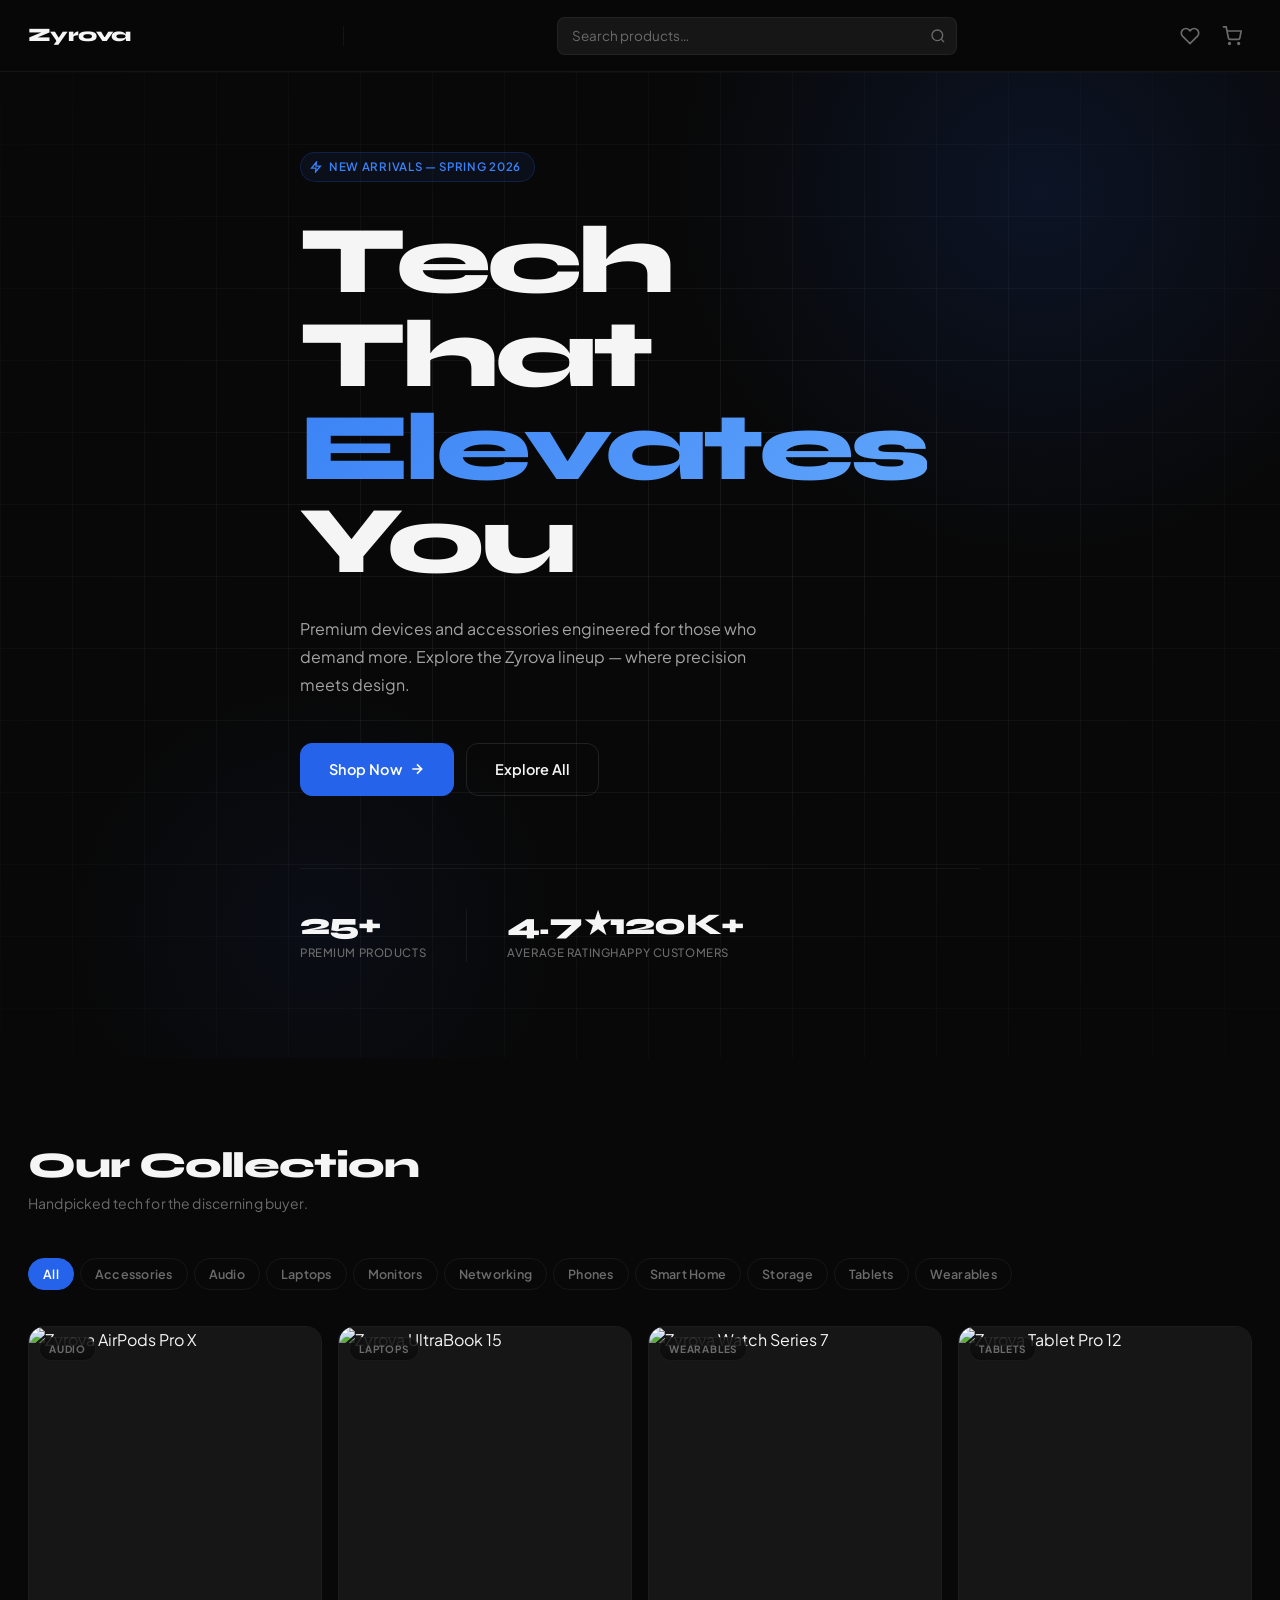
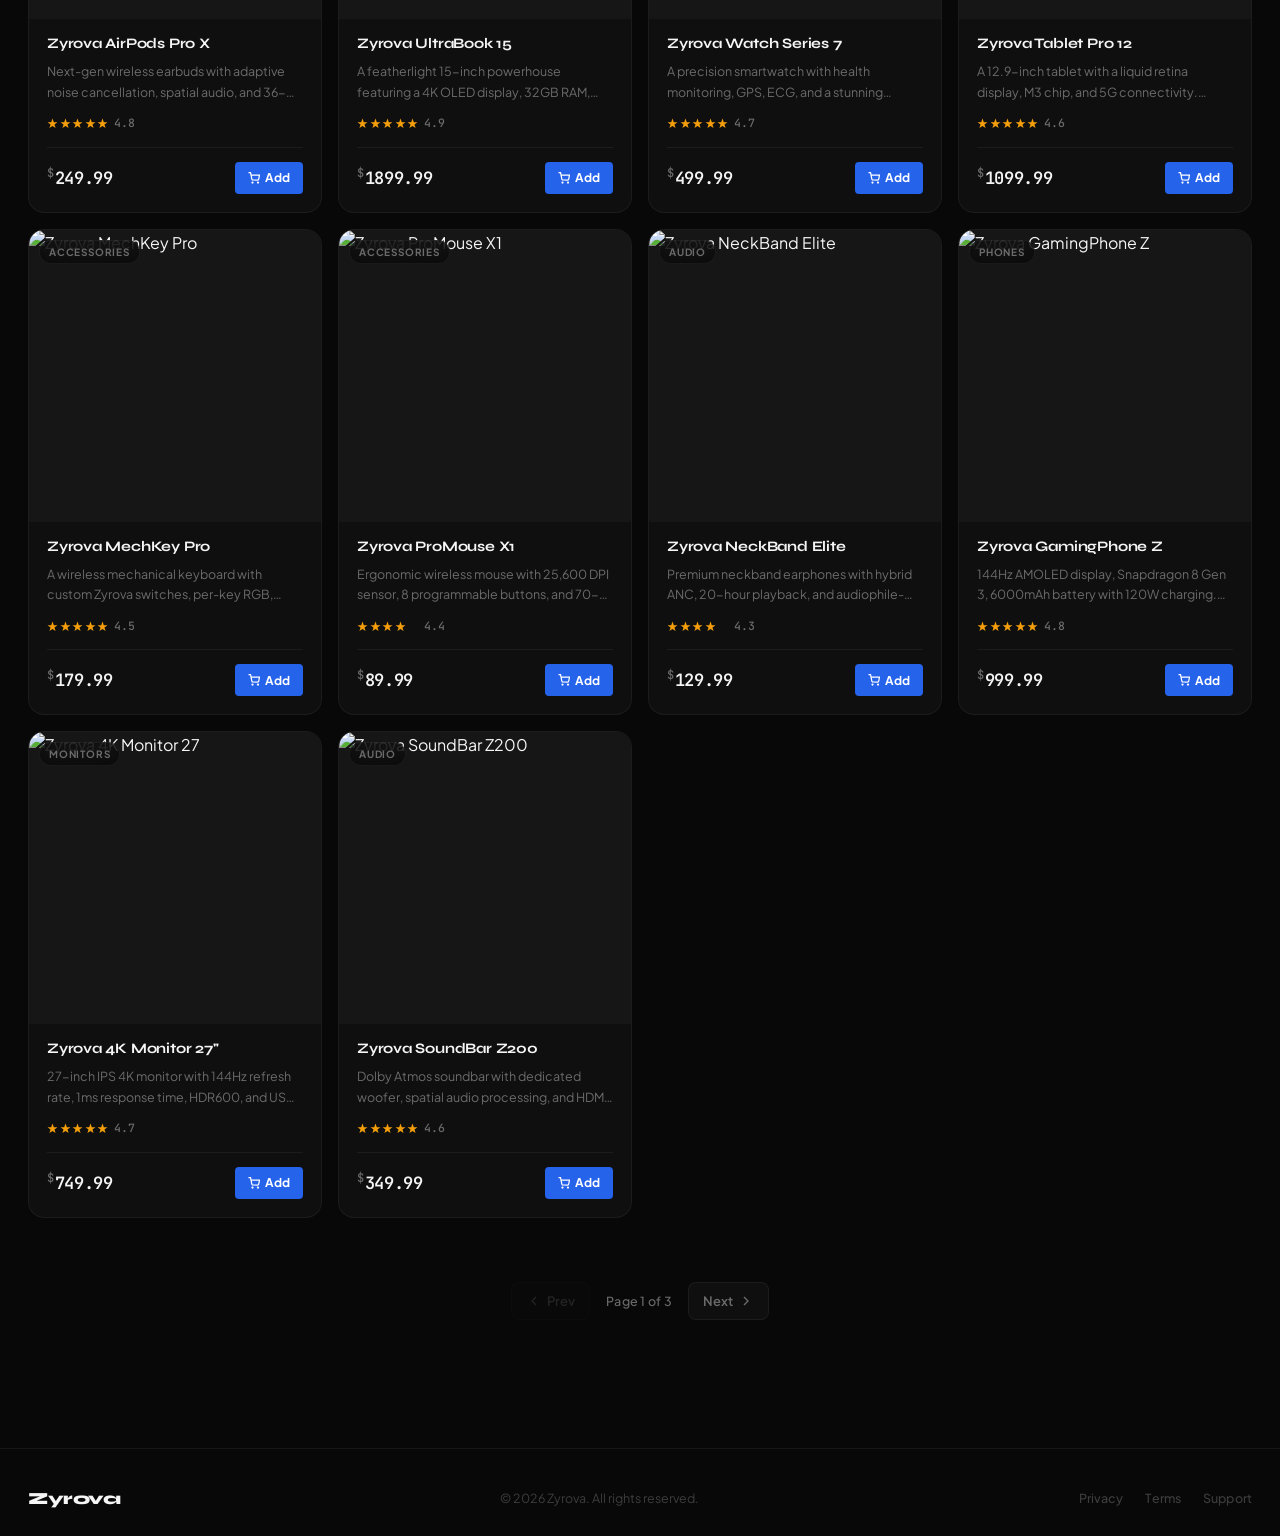
==== index.html @ 862ee41a "Add files via upload" ====
<!DOCTYPE html>
<html lang="en">
<head>
  <meta charset="UTF-8">
  <meta name="viewport" content="width=device-width, initial-scale=1.0">
  <title>Zyrova — Premium Tech Store</title>
  <meta name="description" content="Zyrova — Discover premium tech products. Laptops, Audio, Wearables, and more.">
  <link rel="stylesheet" href="style.css">
  <!-- Favicon using emoji for demo -->
  <link rel="icon" href="data:image/svg+xml,<svg xmlns='http://www.w3.org/2000/svg' viewBox='0 0 100 100'><text y='.9em' font-size='90'>⚡</text></svg>">
</head>
<body>

  <!-- ── NAVBAR ─────────────────────────────────────── -->
  <nav class="navbar" role="navigation" aria-label="Main navigation">
    <div class="container nav-inner">

      <!-- Logo -->
      <a href="index.html" class="nav-logo" aria-label="Zyrova Home">
        <img src="Brand_logo.jpg" alt="Zyrova Logo" onerror="this.style.display='none'">
        <span class="nav-logo-text">Zyrova</span>
      </a>
      <div class="nav-divider"></div>
      <!-- Search bar (desktop) -->
      <div class="nav-search" role="search">
        <input
          type="search"
          id="nav-search-input"
          placeholder="Search products…"
          aria-label="Search products"
          autocomplete="off"
        >
        <button class="nav-search-btn" aria-label="Search">
          <svg width="16" height="16" viewBox="0 0 24 24" fill="none" stroke="currentColor" stroke-width="2">
            <circle cx="11" cy="11" r="8"/><path d="M21 21l-4.35-4.35"/>
          </svg>
        </button>
      </div>

      <!-- Action icons -->
      <div class="nav-actions">
        <a href="wishlist.html" class="nav-icon-btn" aria-label="Wishlist">
          <svg width="20" height="20" viewBox="0 0 24 24" fill="none" stroke="currentColor" stroke-width="2">
            <path d="M20.84 4.61a5.5 5.5 0 0 0-7.78 0L12 5.67l-1.06-1.06a5.5 5.5 0 0 0-7.78 7.78l1.06 1.06L12 21.23l7.78-7.78 1.06-1.06a5.5 5.5 0 0 0 0-7.78z"/>
          </svg>
          <span class="nav-badge wish-badge" style="display:none">0</span>
        </a>
        <a href="cart.html" class="nav-icon-btn" aria-label="Shopping cart">
          <svg width="20" height="20" viewBox="0 0 24 24" fill="none" stroke="currentColor" stroke-width="2">
            <circle cx="9" cy="21" r="1"/><circle cx="20" cy="21" r="1"/>
            <path d="M1 1h4l2.68 13.39a2 2 0 0 0 2 1.61h9.72a2 2 0 0 0 2-1.61L23 6H6"/>
          </svg>
          <span class="nav-badge cart-badge" style="display:none">0</span>
        </a>
      </div>

    </div>
  </nav>

  <!-- ── PAGE CONTENT ───────────────────────────────── -->
  <main class="page-content">

    <!-- HERO -->
    <section class="hero" aria-label="Hero banner">
      <div class="hero-bg" aria-hidden="true">
        <div class="hero-glow"></div>
        <div class="hero-glow-2"></div>
        <div class="hero-grid"></div>
      </div>
      <div class="container hero-content">
        <div class="hero-badge">
          <svg viewBox="0 0 24 24" fill="none" stroke="currentColor" stroke-width="2.5">
            <path d="M13 2L3 14h9l-1 8 10-12h-9l1-8z"/>
          </svg>
          New Arrivals — Spring 2026
        </div>
        <h1 class="hero-title">
          Tech That<br>
          <span class="accent">Elevates</span> You
        </h1>
        <p class="hero-sub">
          Premium devices and accessories engineered for those who demand more. Explore the Zyrova lineup — where precision meets design.
        </p>
        <div class="hero-actions">
          <a href="#products-section" class="btn btn-primary btn-lg">
            Shop Now
            <svg width="16" height="16" viewBox="0 0 24 24" fill="none" stroke="currentColor" stroke-width="2.5"><path d="M5 12h14M12 5l7 7-7 7"/></svg>
          </a>
          <a href="#products-section" class="btn btn-secondary btn-lg">Explore All</a>
        </div>
        <div class="hero-stats">
          <div class="hero-stat">
            <div class="hero-stat-number">25+</div>
            <div class="hero-stat-label">Premium Products</div>
          </div>
          <div>
            <div class="hero-stat-number">4.7★</div>
            <div class="hero-stat-label">Average Rating</div>
          </div>
          <div>
            <div class="hero-stat-number">120K+</div>
            <div class="hero-stat-label">Happy Customers</div>
          </div>
        </div>
      </div>
    </section>

    <!-- PRODUCTS SECTION -->
    <section class="section" id="products-section">
      <div class="container">
        <div class="section-header">
          <div>
            <h2 class="section-title">Our Collection</h2>
            <p class="section-sub">Handpicked tech for the discerning buyer.</p>
          </div>
          <!-- Desktop search in section -->
          <div class="nav-search" style="max-width:280px;display:none" id="section-search-wrap">
            <input type="search" id="search-input" placeholder="Filter products…" autocomplete="off">
            <button class="nav-search-btn" aria-label="Search">
              <svg width="16" height="16" viewBox="0 0 24 24" fill="none" stroke="currentColor" stroke-width="2"><circle cx="11" cy="11" r="8"/><path d="M21 21l-4.35-4.35"/></svg>
            </button>
          </div>
        </div>

        <!-- Category Filter -->
        <div class="category-bar" id="category-bar" role="group" aria-label="Filter by category"></div>

        <!-- Products Grid -->
        <div class="products-grid" id="products-grid" aria-label="Products grid"></div>

        <!-- Pagination -->
        <div class="pagination" id="pagination" aria-label="Pagination"></div>
      </div>
    </section>

  </main>

  <!-- ── FOOTER ──────────────────────────────────────── -->
  <footer class="footer" role="contentinfo">
    <div class="container footer-inner">
      <div class="footer-logo">
        <img src="Brand_logo.jpg" alt="Zyrova" onerror="this.style.display='none'">
        Zyrova
      </div>
      <div class="footer-copy">© 2026 Zyrova. All rights reserved.</div>
      <nav class="footer-links" aria-label="Footer links">
        <a href="#">Privacy</a>
        <a href="#">Terms</a>
        <a href="#">Support</a>
      </nav>
    </div>
  </footer>

  <!-- Toast container -->
  <div id="toast-container" role="status" aria-live="polite"></div>

  <script src="script.js"></script>
</body>
</html>
---- style.css ----
/* ============================================================
   ZYROVA — UI Refactor v2
   Philosophy: Luxury restraint. Every element earns its place.
   Fonts: Syne (display) + Plus Jakarta Sans (body) + JetBrains Mono (numbers)
   Type scale: 10 / 11 / 12 / 13 / 14 / 16 / 18 / 22 / 28 / 36 / 48 / 72 / 96
   Spacing: 4px base unit — multiples of 4 throughout
   ============================================================ */

@import url('https://fonts.googleapis.com/css2?family=Syne:wght@500;600;700;800&family=Plus+Jakarta+Sans:wght@300;400;500;600;700&family=JetBrains+Mono:wght@400;500;600&display=swap');

/* ── Design Tokens ────────────────────────────────────────── */
:root {
  /* Surface system — 4 distinct layers */
  --bg:          #080808;
  --surface-1:   #0f0f0f;
  --surface-2:   #161616;
  --surface-3:   #1e1e1e;
  --surface-4:   #262626;

  /* Border system */
  --border-subtle:  rgba(255,255,255,0.055);
  --border-default: rgba(255,255,255,0.10);
  --border-strong:  rgba(255,255,255,0.18);

  /* Brand blue */
  --blue:         #2563EB;
  --blue-bright:  #3B82F6;
  --blue-dim:     #1D4ED8;
  --blue-glow:    rgba(37,99,235,0.20);
  --blue-tint:    rgba(37,99,235,0.08);

  /* Text hierarchy — 4 levels */
  --text-1:   #F5F5F5;   /* Primary */
  --text-2:   #A3A3A3;   /* Secondary */
  --text-3:   #6B6B6B;   /* Tertiary */
  --text-4:   #3D3D3D;   /* Disabled */

  /* Semantic */
  --gold:     #F59E0B;
  --red:      #EF4444;
  --green:    #22C55E;
  --red-tint: rgba(239,68,68,0.08);

  /* Radii */
  --r-xs:   4px;
  --r-sm:   8px;
  --r-md:   12px;
  --r-lg:   16px;
  --r-xl:   24px;
  --r-full: 999px;

  /* Motion */
  --ease:     cubic-bezier(0.4, 0, 0.2, 1);
  --ease-out: cubic-bezier(0, 0, 0.2, 1);
  --t-fast:   0.15s;
  --t-base:   0.22s;
  --t-slow:   0.35s;

  /* Layout */
  --nav-h:  72px;
  --max-w:  1320px;
  --gutter: 28px;

  /* Shadows */
  --shadow-sm:   0 1px 3px rgba(0,0,0,0.4), 0 1px 2px rgba(0,0,0,0.3);
  --shadow-md:   0 4px 16px rgba(0,0,0,0.5), 0 2px 6px rgba(0,0,0,0.35);
  --shadow-lg:   0 12px 40px rgba(0,0,0,0.6), 0 4px 12px rgba(0,0,0,0.4);
  --shadow-xl:   0 24px 64px rgba(0,0,0,0.7);
  --shadow-blue: 0 8px 32px rgba(37,99,235,0.30);
}

/* ── Reset ────────────────────────────────────────────────── */
*, *::before, *::after { box-sizing: border-box; margin: 0; padding: 0; }
html { scroll-behavior: smooth; font-size: 16px; }
body {
  font-family: 'Plus Jakarta Sans', system-ui, sans-serif;
  background: var(--bg);
  color: var(--text-1);
  line-height: 1.6;
  -webkit-font-smoothing: antialiased;
  -moz-osx-font-smoothing: grayscale;
  min-height: 100vh;
  overflow-x: hidden;
}

a { text-decoration: none; color: inherit; }
img { display: block; max-width: 100%; }
button { cursor: pointer; font-family: inherit; }
input, select, textarea { font-family: inherit; }
ul { list-style: none; }

/* ── Scrollbar ────────────────────────────────────────────── */
::-webkit-scrollbar { width: 5px; }
::-webkit-scrollbar-track { background: transparent; }
::-webkit-scrollbar-thumb { background: var(--surface-4); border-radius: var(--r-full); }
::-webkit-scrollbar-thumb:hover { background: #333; }

/* ── Typography ───────────────────────────────────────────── */
h1, h2, h3, h4, h5, h6 {
  font-family: 'Syne', sans-serif;
  font-weight: 700;
  line-height: 1.1;
  letter-spacing: -0.025em;
  color: var(--text-1);
}
.mono {
  font-family: 'JetBrains Mono', monospace;
  font-feature-settings: "tnum" 1;
}

/* ── Layout ───────────────────────────────────────────────── */
.container {
  max-width: var(--max-w);
  margin: 0 auto;
  padding: 0 var(--gutter);
}

/* ── Buttons ──────────────────────────────────────────────── */
.btn {
  display: inline-flex;
  align-items: center;
  justify-content: center;
  gap: 7px;
  padding: 11px 22px;
  border-radius: var(--r-sm);
  font-family: 'Plus Jakarta Sans', sans-serif;
  font-size: 13.5px;
  font-weight: 600;
  letter-spacing: 0.005em;
  border: 1px solid transparent;
  cursor: pointer;
  transition: all var(--t-base) var(--ease);
  white-space: nowrap;
  user-select: none;
}
.btn-primary {
  background: var(--blue);
  color: #fff;
  border-color: var(--blue);
}
.btn-primary:hover {
  background: var(--blue-bright);
  border-color: var(--blue-bright);
  transform: translateY(-1px);
  box-shadow: var(--shadow-blue);
}
.btn-primary:active { transform: translateY(0); }
.btn-secondary {
  background: transparent;
  color: var(--text-1);
  border-color: var(--border-default);
}
.btn-secondary:hover {
  background: var(--surface-2);
  border-color: var(--border-strong);
  transform: translateY(-1px);
}
.btn-secondary:active { transform: translateY(0); }
.btn-danger {
  background: var(--red-tint);
  color: var(--red);
  border-color: rgba(239,68,68,0.18);
}
.btn-danger:hover { background: rgba(239,68,68,0.14); }
.btn-lg { padding: 14px 28px; font-size: 14.5px; border-radius: var(--r-md); }
.btn-full { width: 100%; }

/* ── Navbar ───────────────────────────────────────────────── */
.navbar {
  position: fixed;
  inset: 0 0 auto 0;
  z-index: 1000;
  height: var(--nav-h);
  background: rgba(8,8,8,0.82);
  backdrop-filter: blur(24px) saturate(160%);
  -webkit-backdrop-filter: blur(24px) saturate(160%);
  border-bottom: 1px solid var(--border-subtle);
  transition: background var(--t-slow) var(--ease), border-color var(--t-slow) var(--ease);
}
.navbar.scrolled {
  background: rgba(8,8,8,0.97);
  border-bottom-color: var(--border-default);
}
.nav-inner {
  height: 100%;
  display: flex;
  align-items: center;
  justify-content: space-between;
  gap: 20px;
}

/* Logo */
.nav-logo {
  display: flex;
  align-items: center;
  gap: 9px;
  flex-shrink: 0;
  text-decoration: none;
}
.nav-logo img { height: 32px; width: auto; border-radius: 4px; }
.nav-logo-text {
  font-family: 'Syne', sans-serif;
  font-weight: 800;
  font-size: 19px;
  color: var(--text-1);
  letter-spacing: -0.03em;
}
.nav-divider {
  width: 1px;
  height: 20px;
  background: var(--border-subtle);
  flex-shrink: 0;
}

/* Search */
.nav-search {
  flex: 1;
  max-width: 400px;
  position: relative;
}
.nav-search input {
  width: 100%;
  height: 38px;
  background: var(--surface-2);
  border: 1px solid var(--border-subtle);
  color: var(--text-1);
  padding: 0 40px 0 14px;
  border-radius: var(--r-sm);
  font-size: 13.5px;
  font-weight: 400;
  transition: all var(--t-base) var(--ease);
  outline: none;
}
.nav-search input::placeholder { color: var(--text-3); }
.nav-search input:focus {
  background: var(--surface-3);
  border-color: var(--blue);
  box-shadow: 0 0 0 3px var(--blue-glow);
}
.nav-search-btn {
  position: absolute;
  right: 0;
  top: 0;
  bottom: 0;
  width: 38px;
  display: flex;
  align-items: center;
  justify-content: center;
  background: none;
  border: none;
  color: var(--text-3);
  cursor: pointer;
  transition: color var(--t-fast);
}
.nav-search-btn:hover { color: var(--text-2); }

/* Nav icons */
.nav-actions { display: flex; align-items: center; gap: 2px; }
.nav-icon-btn {
  position: relative;
  display: flex;
  align-items: center;
  justify-content: center;
  width: 40px;
  height: 40px;
  border-radius: var(--r-sm);
  background: transparent;
  border: 1px solid transparent;
  color: var(--text-3);
  transition: all var(--t-fast) var(--ease);
  text-decoration: none;
}
.nav-icon-btn:hover {
  background: var(--surface-2);
  border-color: var(--border-subtle);
  color: var(--text-1);
}
.nav-badge {
  position: absolute;
  top: 5px;
  right: 5px;
  background: var(--blue);
  color: #fff;
  font-family: 'Plus Jakarta Sans', sans-serif;
  font-size: 9px;
  font-weight: 700;
  width: 15px;
  height: 15px;
  border-radius: 50%;
  display: flex;
  align-items: center;
  justify-content: center;
  border: 1.5px solid var(--bg);
  transition: transform var(--t-fast);
}
.nav-badge.bump { animation: bump 0.28s var(--ease); }
@keyframes bump {
  0%, 100% { transform: scale(1); }
  50%       { transform: scale(1.45); }
}
.nav-menu-btn {
  display: none;
  flex-direction: column;
  gap: 4.5px;
  background: none;
  border: none;
  padding: 8px;
  cursor: pointer;
}
.nav-menu-btn span {
  display: block;
  width: 20px;
  height: 1.5px;
  background: var(--text-2);
  border-radius: 2px;
  transition: all var(--t-base);
}

/* ── Page Wrapper ─────────────────────────────────────────── */
.page-content { padding-top: var(--nav-h); }

/* ── Hero ─────────────────────────────────────────────────── */
.hero {
  position: relative;
  min-height: calc(100vh - var(--nav-h));
  display: flex;
  align-items: center;
  overflow: hidden;
}
.hero-bg {
  position: absolute;
  inset: 0;
  z-index: 0;
  pointer-events: none;
}
.hero-glow {
  position: absolute;
  width: 800px;
  height: 800px;
  background: radial-gradient(ellipse, rgba(37,99,235,0.13) 0%, transparent 65%);
  top: -280px;
  right: -160px;
  border-radius: 50%;
  animation: driftA 12s ease-in-out infinite;
}
.hero-glow-2 {
  position: absolute;
  width: 500px;
  height: 500px;
  background: radial-gradient(ellipse, rgba(37,99,235,0.06) 0%, transparent 70%);
  bottom: -120px;
  left: 5%;
  border-radius: 50%;
  animation: driftB 16s ease-in-out infinite;
}
.hero-grid {
  position: absolute;
  inset: 0;
  background-image:
    linear-gradient(var(--border-subtle) 1px, transparent 1px),
    linear-gradient(90deg, var(--border-subtle) 1px, transparent 1px);
  background-size: 72px 72px;
  mask-image: radial-gradient(ellipse 80% 80% at 50% 50%, black 20%, transparent 100%);
}
@keyframes driftA {
  0%, 100% { transform: translate(0, 0) scale(1); }
  33%       { transform: translate(-24px, 32px) scale(1.05); }
  66%       { transform: translate(16px, -16px) scale(0.97); }
}
@keyframes driftB {
  0%, 100% { transform: translate(0, 0); }
  50%       { transform: translate(32px, -24px); }
}

.hero-content {
  position: relative;
  z-index: 1;
  padding: 80px 0 96px;
  max-width: 680px;
}
.hero-badge {
  display: inline-flex;
  align-items: center;
  gap: 7px;
  padding: 5px 13px 5px 9px;
  border-radius: var(--r-full);
  background: var(--blue-tint);
  border: 1px solid rgba(37,99,235,0.22);
  color: var(--blue-bright);
  font-size: 11.5px;
  font-weight: 600;
  letter-spacing: 0.06em;
  text-transform: uppercase;
  margin-bottom: 32px;
  animation: fadeUp 0.5s var(--ease-out) both;
}
.hero-badge svg { width: 12px; height: 12px; flex-shrink: 0; }

.hero-title {
  font-size: clamp(52px, 8vw, 96px);
  font-weight: 800;
  letter-spacing: -0.04em;
  line-height: 0.97;
  color: var(--text-1);
  margin-bottom: 28px;
  animation: fadeUp 0.5s 0.08s var(--ease-out) both;
}
.hero-title .accent {
  background: linear-gradient(135deg, var(--blue-bright) 0%, #60A5FA 100%);
  -webkit-background-clip: text;
  -webkit-text-fill-color: transparent;
  background-clip: text;
}

.hero-sub {
  font-size: 16px;
  font-weight: 400;
  line-height: 1.75;
  color: var(--text-2);
  max-width: 480px;
  margin-bottom: 44px;
  animation: fadeUp 0.5s 0.16s var(--ease-out) both;
}
.hero-actions {
  display: flex;
  align-items: center;
  gap: 12px;
  flex-wrap: wrap;
  animation: fadeUp 0.5s 0.24s var(--ease-out) both;
}

.hero-stats {
  display: flex;
  gap: 0;
  margin-top: 72px;
  padding-top: 40px;
  border-top: 1px solid var(--border-subtle);
  animation: fadeUp 0.5s 0.32s var(--ease-out) both;
}
.hero-stat {
  padding-right: 40px;
  margin-right: 40px;
  border-right: 1px solid var(--border-subtle);
}
.hero-stat:last-child { border-right: none; padding-right: 0; margin-right: 0; }
.hero-stat-number {
  font-family: 'Syne', sans-serif;
  font-size: 30px;
  font-weight: 800;
  letter-spacing: -0.03em;
  color: var(--text-1);
  line-height: 1;
  margin-bottom: 5px;
}
.hero-stat-label {
  font-size: 11.5px;
  font-weight: 500;
  color: var(--text-3);
  letter-spacing: 0.05em;
  text-transform: uppercase;
}

@keyframes fadeUp {
  from { opacity: 0; transform: translateY(20px); }
  to   { opacity: 1; transform: translateY(0); }
}

/* ── Section ──────────────────────────────────────────────── */
.section { padding: 88px 0; }
.section-header {
  display: flex;
  align-items: flex-end;
  justify-content: space-between;
  margin-bottom: 44px;
  gap: 24px;
  flex-wrap: wrap;
}
.section-title {
  font-size: clamp(26px, 3vw, 36px);
  font-weight: 800;
  letter-spacing: -0.03em;
  color: var(--text-1);
}
.section-sub {
  font-size: 14px;
  font-weight: 400;
  color: var(--text-3);
  margin-top: 6px;
  letter-spacing: 0.01em;
}

/* ── Category Filter ──────────────────────────────────────── */
.category-bar {
  display: flex;
  gap: 6px;
  flex-wrap: wrap;
  margin-bottom: 36px;
}
.cat-btn {
  display: inline-flex;
  align-items: center;
  height: 32px;
  padding: 0 14px;
  border-radius: var(--r-full);
  font-family: 'Plus Jakarta Sans', sans-serif;
  font-size: 12.5px;
  font-weight: 600;
  letter-spacing: 0.02em;
  border: 1px solid var(--border-subtle);
  background: transparent;
  color: var(--text-3);
  cursor: pointer;
  transition: all var(--t-fast) var(--ease);
}
.cat-btn:hover {
  border-color: var(--border-default);
  color: var(--text-2);
  background: var(--surface-2);
}
.cat-btn.active {
  background: var(--blue);
  border-color: var(--blue);
  color: #fff;
}

/* ── Products Grid ────────────────────────────────────────── */
.products-grid {
  display: grid;
  grid-template-columns: repeat(auto-fill, minmax(268px, 1fr));
  gap: 16px;
}

/* ── Product Card ─────────────────────────────────────────── */
.product-card {
  background: var(--surface-1);
  border: 1px solid var(--border-subtle);
  border-radius: var(--r-lg);
  overflow: hidden;
  cursor: pointer;
  transition:
    border-color var(--t-base) var(--ease),
    transform    var(--t-base) var(--ease),
    box-shadow   var(--t-base) var(--ease);
  display: flex;
  flex-direction: column;
  position: relative;
  animation: cardIn 0.35s var(--ease-out) both;
}
.product-card:hover {
  border-color: var(--border-default);
  transform: translateY(-3px);
  box-shadow: var(--shadow-lg);
}
@keyframes cardIn {
  from { opacity: 0; transform: translateY(10px); }
  to   { opacity: 1; transform: translateY(0); }
}

/* Image */
.product-image-wrap {
  position: relative;
  aspect-ratio: 1 / 1;
  overflow: hidden;
  background: var(--surface-2);
}
.product-image-wrap img {
  width: 100%;
  height: 100%;
  object-fit: cover;
  transition: transform 0.55s var(--ease);
}
.product-card:hover .product-image-wrap img { transform: scale(1.05); }

/* Category tag */
.product-category-tag {
  position: absolute;
  top: 10px;
  left: 10px;
  z-index: 1;
  background: rgba(8,8,8,0.72);
  backdrop-filter: blur(10px);
  border: 1px solid var(--border-subtle);
  color: var(--text-3);
  font-size: 10px;
  font-weight: 700;
  letter-spacing: 0.08em;
  text-transform: uppercase;
  padding: 3px 9px;
  border-radius: var(--r-full);
}

/* Wishlist button */
.product-wishlist-btn {
  position: absolute;
  top: 10px;
  right: 10px;
  z-index: 1;
  width: 34px;
  height: 34px;
  border-radius: 50%;
  background: rgba(8,8,8,0.72);
  backdrop-filter: blur(10px);
  border: 1px solid var(--border-subtle);
  color: var(--text-3);
  display: flex;
  align-items: center;
  justify-content: center;
  transition: all var(--t-fast) var(--ease);
  opacity: 0;
  transform: scale(0.85);
}
.product-card:hover .product-wishlist-btn { opacity: 1; transform: scale(1); }
.product-wishlist-btn:hover {
  color: var(--red);
  border-color: rgba(239,68,68,0.3);
  background: rgba(8,8,8,0.88);
}
.product-wishlist-btn.active {
  color: var(--red);
  opacity: 1;
  transform: scale(1);
}
.product-wishlist-btn.active svg { fill: var(--red); }

/* Card body */
.product-info {
  padding: 16px 18px 18px;
  display: flex;
  flex-direction: column;
  flex: 1;
}
.product-name {
  font-family: 'Syne', sans-serif;
  font-size: 14.5px;
  font-weight: 700;
  letter-spacing: -0.015em;
  line-height: 1.3;
  color: var(--text-1);
  margin-bottom: 7px;
  transition: color var(--t-fast);
}
.product-desc {
  font-size: 12.5px;
  font-weight: 400;
  line-height: 1.65;
  color: var(--text-3);
  flex: 1;
  margin-bottom: 12px;
  display: -webkit-box;
  -webkit-line-clamp: 2;
  -webkit-box-orient: vertical;
  overflow: hidden;
}

/* Stars */
.product-rating { display: flex; align-items: center; gap: 6px; margin-bottom: 14px; }
.stars { display: flex; gap: 1.5px; }
.stars svg { width: 11px; height: 11px; }
.star-full  { fill: var(--gold); color: var(--gold); }
.star-half  { fill: var(--gold); color: var(--gold); }
.star-empty { fill: transparent; color: var(--text-4); }
.rating-value {
  font-family: 'JetBrains Mono', monospace;
  font-size: 11.5px;
  font-weight: 500;
  color: var(--text-3);
}

/* Price row */
.product-footer {
  display: flex;
  align-items: center;
  justify-content: space-between;
  gap: 10px;
  padding-top: 14px;
  border-top: 1px solid var(--border-subtle);
  margin-top: auto;
}
.product-price {
  font-family: 'JetBrains Mono', monospace;
  font-size: 17px;
  font-weight: 600;
  color: var(--text-1);
  letter-spacing: -0.02em;
}
.product-price .currency {
  font-size: 12px;
  font-weight: 500;
  color: var(--text-3);
  margin-right: 1px;
  vertical-align: super;
}

.add-to-cart-btn {
  display: inline-flex;
  align-items: center;
  justify-content: center;
  gap: 5px;
  height: 32px;
  padding: 0 13px;
  background: var(--blue);
  color: #fff;
  border: none;
  border-radius: var(--r-xs);
  font-family: 'Plus Jakarta Sans', sans-serif;
  font-size: 12px;
  font-weight: 700;
  letter-spacing: 0.01em;
  cursor: pointer;
  transition: all var(--t-fast) var(--ease);
  white-space: nowrap;
  flex-shrink: 0;
}
.add-to-cart-btn svg { width: 12px; height: 12px; }
.add-to-cart-btn:hover {
  background: var(--blue-bright);
  transform: translateY(-1px);
  box-shadow: 0 4px 12px var(--blue-glow);
}
.add-to-cart-btn:active { transform: translateY(0); }

/* ── Pagination ───────────────────────────────────────────── */
.pagination {
  display: flex;
  align-items: center;
  justify-content: center;
  gap: 6px;
  margin-top: 64px;
}
.page-btn {
  display: inline-flex;
  align-items: center;
  justify-content: center;
  gap: 5px;
  height: 38px;
  min-width: 38px;
  padding: 0 14px;
  border-radius: var(--r-sm);
  background: var(--surface-1);
  border: 1px solid var(--border-subtle);
  color: var(--text-3);
  font-family: 'Plus Jakarta Sans', sans-serif;
  font-size: 13px;
  font-weight: 600;
  cursor: pointer;
  transition: all var(--t-fast) var(--ease);
}
.page-btn:hover:not(:disabled) {
  border-color: var(--border-default);
  color: var(--text-1);
  background: var(--surface-2);
}
.page-btn.active {
  background: var(--blue);
  border-color: var(--blue);
  color: #fff;
}
.page-btn:disabled { opacity: 0.28; cursor: not-allowed; }
.page-info {
  font-size: 12.5px;
  color: var(--text-3);
  padding: 0 10px;
  font-weight: 500;
  letter-spacing: 0.02em;
}

/* ── No Results ───────────────────────────────────────────── */
.no-results {
  grid-column: 1 / -1;
  text-align: center;
  padding: 96px 24px;
  color: var(--text-3);
}
.no-results svg { width: 44px; height: 44px; margin: 0 auto 16px; opacity: 0.2; }
.no-results h3 { font-size: 18px; color: var(--text-2); margin-bottom: 6px; letter-spacing: -0.01em; }
.no-results p { font-size: 13.5px; }

/* ── Toast ────────────────────────────────────────────────── */
#toast-container {
  position: fixed;
  bottom: 24px;
  right: 24px;
  z-index: 9999;
  display: flex;
  flex-direction: column;
  gap: 8px;
}
.toast {
  background: var(--surface-3);
  border: 1px solid var(--border-default);
  color: var(--text-1);
  padding: 12px 16px;
  border-radius: var(--r-md);
  font-size: 13.5px;
  font-weight: 500;
  display: flex;
  align-items: center;
  gap: 10px;
  min-width: 240px;
  box-shadow: var(--shadow-lg);
  animation: toastIn 0.25s var(--ease-out);
}
.toast.success { border-left: 2px solid var(--green); }
.toast.error   { border-left: 2px solid var(--red); }
.toast.info    { border-left: 2px solid var(--blue); }
@keyframes toastIn {
  from { opacity: 0; transform: translateY(8px) scale(0.97); }
  to   { opacity: 1; transform: translateY(0) scale(1); }
}
@keyframes slideOut {
  to { opacity: 0; transform: translateX(16px); }
}

/* ── Page Heading ─────────────────────────────────────────── */
.page-title {
  font-size: clamp(28px, 4vw, 44px);
  font-weight: 800;
  letter-spacing: -0.03em;
  margin-bottom: 6px;
}
.page-subtitle {
  font-size: 14.5px;
  color: var(--text-3);
  margin-bottom: 52px;
  font-weight: 400;
}

/* ── Back Button ──────────────────────────────────────────── */
.back-btn {
  display: inline-flex;
  align-items: center;
  gap: 7px;
  color: var(--text-3);
  font-size: 13px;
  font-weight: 600;
  letter-spacing: 0.01em;
  margin-bottom: 44px;
  background: none;
  border: none;
  cursor: pointer;
  transition: color var(--t-fast);
  padding: 0;
}
.back-btn:hover { color: var(--text-1); }
.back-btn svg { width: 15px; height: 15px; }

/* ── Product Detail ───────────────────────────────────────── */
.product-detail { padding: 44px 0 96px; }
.detail-grid {
  display: grid;
  grid-template-columns: 1fr 1fr;
  gap: 72px;
  align-items: start;
}
.detail-image-wrap {
  position: relative;
  border-radius: var(--r-xl);
  overflow: hidden;
  aspect-ratio: 4 / 3;
  background: var(--surface-2);
  border: 1px solid var(--border-subtle);
}
.detail-image-wrap img { width: 100%; height: 100%; object-fit: cover; }

.detail-info { padding-top: 4px; }
.detail-category {
  display: inline-flex;
  align-items: center;
  height: 24px;
  padding: 0 11px;
  border-radius: var(--r-full);
  background: var(--blue-tint);
  border: 1px solid rgba(37,99,235,0.20);
  color: var(--blue-bright);
  font-size: 10.5px;
  font-weight: 700;
  letter-spacing: 0.07em;
  text-transform: uppercase;
  margin-bottom: 20px;
}
.detail-name {
  font-size: clamp(28px, 4vw, 42px);
  font-weight: 800;
  letter-spacing: -0.03em;
  line-height: 1.05;
  color: var(--text-1);
  margin-bottom: 16px;
}
.detail-rating { display: flex; align-items: center; gap: 10px; margin-bottom: 28px; }
.detail-rating-text { font-size: 13px; color: var(--text-3); font-weight: 500; }
.detail-price {
  font-family: 'JetBrains Mono', monospace;
  font-size: 40px;
  font-weight: 600;
  letter-spacing: -0.03em;
  color: var(--text-1);
  margin-bottom: 24px;
}
.detail-divider {
  height: 1px;
  background: var(--border-subtle);
  margin: 24px 0;
}
.detail-desc {
  font-size: 15px;
  font-weight: 400;
  line-height: 1.8;
  color: var(--text-2);
  margin-bottom: 36px;
}
.detail-actions { display: flex; gap: 10px; flex-wrap: wrap; }
.detail-actions .btn { flex: 1; min-width: 148px; }

/* Qty control */
.qty-control {
  display: inline-flex;
  align-items: center;
  background: var(--surface-2);
  border: 1px solid var(--border-subtle);
  border-radius: var(--r-sm);
  overflow: hidden;
  margin-bottom: 28px;
}
.qty-btn {
  width: 40px;
  height: 42px;
  background: none;
  border: none;
  color: var(--text-2);
  font-size: 18px;
  cursor: pointer;
  display: flex;
  align-items: center;
  justify-content: center;
  transition: all var(--t-fast);
}
.qty-btn:hover { background: var(--surface-3); color: var(--text-1); }
.qty-value {
  width: 44px;
  text-align: center;
  font-family: 'JetBrains Mono', monospace;
  font-size: 15px;
  font-weight: 600;
  color: var(--text-1);
  border-left: 1px solid var(--border-subtle);
  border-right: 1px solid var(--border-subtle);
  height: 42px;
  line-height: 42px;
}

/* ── Cart Page ────────────────────────────────────────────── */
.cart-page { padding: 44px 0 96px; }
.cart-layout {
  display: grid;
  grid-template-columns: 1fr 348px;
  gap: 28px;
  align-items: start;
}
.cart-items { display: flex; flex-direction: column; gap: 10px; }

.cart-item {
  display: flex;
  align-items: center;
  gap: 16px;
  background: var(--surface-1);
  border: 1px solid var(--border-subtle);
  border-radius: var(--r-md);
  padding: 14px 18px;
  transition: border-color var(--t-fast);
}
.cart-item:hover { border-color: var(--border-default); }
.cart-item-img {
  width: 76px;
  height: 76px;
  border-radius: var(--r-sm);
  object-fit: cover;
  background: var(--surface-2);
  flex-shrink: 0;
}
.cart-item-info { flex: 1; min-width: 0; }
.cart-item-name {
  font-family: 'Syne', sans-serif;
  font-size: 14.5px;
  font-weight: 700;
  letter-spacing: -0.01em;
  color: var(--text-1);
  margin-bottom: 3px;
  white-space: nowrap;
  overflow: hidden;
  text-overflow: ellipsis;
}
.cart-item-category {
  font-size: 11px;
  color: var(--text-4);
  text-transform: uppercase;
  letter-spacing: 0.07em;
  font-weight: 600;
  margin-bottom: 10px;
}
.cart-item-qty { display: flex; align-items: center; }
.cart-qty-btn {
  width: 28px;
  height: 28px;
  background: var(--surface-2);
  border: 1px solid var(--border-subtle);
  border-radius: var(--r-xs);
  color: var(--text-2);
  font-size: 15px;
  cursor: pointer;
  display: flex;
  align-items: center;
  justify-content: center;
  transition: all var(--t-fast);
}
.cart-qty-btn:hover {
  background: var(--surface-3);
  border-color: var(--border-default);
  color: var(--text-1);
}
.cart-qty-val {
  width: 34px;
  text-align: center;
  font-family: 'JetBrains Mono', monospace;
  font-size: 13px;
  font-weight: 600;
  color: var(--text-1);
}
.cart-item-price {
  font-family: 'JetBrains Mono', monospace;
  font-size: 16px;
  font-weight: 600;
  color: var(--text-1);
  letter-spacing: -0.02em;
  flex-shrink: 0;
  text-align: right;
}
.cart-remove-btn {
  width: 32px;
  height: 32px;
  flex-shrink: 0;
  display: flex;
  align-items: center;
  justify-content: center;
  border-radius: var(--r-xs);
  background: transparent;
  border: 1px solid transparent;
  color: var(--text-4);
  cursor: pointer;
  transition: all var(--t-fast);
}
.cart-remove-btn:hover {
  color: var(--red);
  border-color: rgba(239,68,68,0.22);
  background: var(--red-tint);
}

/* Cart summary */
.cart-summary {
  background: var(--surface-1);
  border: 1px solid var(--border-subtle);
  border-radius: var(--r-xl);
  padding: 28px;
  position: sticky;
  top: calc(var(--nav-h) + 20px);
}
.summary-title {
  font-family: 'Syne', sans-serif;
  font-size: 16px;
  font-weight: 700;
  letter-spacing: -0.02em;
  color: var(--text-1);
  margin-bottom: 24px;
}
.summary-row {
  display: flex;
  justify-content: space-between;
  align-items: center;
  font-size: 13.5px;
  color: var(--text-3);
  margin-bottom: 11px;
  font-weight: 500;
}
.summary-row.total {
  color: var(--text-1);
  font-size: 16px;
  font-weight: 700;
  margin-top: 18px;
  padding-top: 18px;
  border-top: 1px solid var(--border-subtle);
  margin-bottom: 22px;
  font-family: 'Syne', sans-serif;
  letter-spacing: -0.01em;
}
.summary-row.total .val {
  font-family: 'JetBrains Mono', monospace;
  font-size: 20px;
  letter-spacing: -0.03em;
}

.cart-empty {
  text-align: center;
  padding: 96px 24px;
  color: var(--text-3);
}
.cart-empty svg { width: 48px; height: 48px; margin: 0 auto 16px; opacity: 0.18; }
.cart-empty h3 { font-size: 20px; color: var(--text-2); margin-bottom: 7px; }
.cart-empty p { font-size: 14px; margin-bottom: 28px; }

/* ── Wishlist ─────────────────────────────────────────────── */
.wishlist-page { padding: 44px 0 96px; }
.wishlist-grid {
  display: grid;
  grid-template-columns: repeat(auto-fill, minmax(268px, 1fr));
  gap: 16px;
}

/* ── Checkout ─────────────────────────────────────────────── */
.checkout-page { padding: 44px 0 96px; }
.checkout-layout {
  display: grid;
  grid-template-columns: 1fr 368px;
  gap: 36px;
  align-items: start;
}
.checkout-form-section { display: flex; flex-direction: column; gap: 20px; }
.form-card {
  background: var(--surface-1);
  border: 1px solid var(--border-subtle);
  border-radius: var(--r-xl);
  padding: 28px 32px;
}
.form-card-title {
  font-family: 'Syne', sans-serif;
  font-size: 14px;
  font-weight: 700;
  letter-spacing: -0.01em;
  color: var(--text-1);
  margin-bottom: 22px;
}
.form-row { display: grid; grid-template-columns: 1fr 1fr; gap: 14px; }
.form-group { display: flex; flex-direction: column; gap: 7px; }
.form-group.full { grid-column: 1 / -1; }
.form-label {
  font-size: 11px;
  font-weight: 700;
  color: var(--text-3);
  text-transform: uppercase;
  letter-spacing: 0.07em;
}
.form-input {
  height: 44px;
  background: var(--surface-2);
  border: 1px solid var(--border-subtle);
  color: var(--text-1);
  padding: 0 14px;
  border-radius: var(--r-sm);
  font-size: 14px;
  font-weight: 400;
  outline: none;
  transition: all var(--t-fast) var(--ease);
  appearance: none;
}
.form-input:focus {
  background: var(--surface-3);
  border-color: var(--blue);
  box-shadow: 0 0 0 3px var(--blue-glow);
}
.form-input::placeholder { color: var(--text-4); }
.form-select {
  height: 44px;
  background: var(--surface-2);
  border: 1px solid var(--border-subtle);
  color: var(--text-1);
  padding: 0 14px;
  border-radius: var(--r-sm);
  font-size: 14px;
  outline: none;
  cursor: pointer;
  transition: border-color var(--t-fast);
  appearance: none;
}
.form-select:focus {
  border-color: var(--blue);
  box-shadow: 0 0 0 3px var(--blue-glow);
}
.form-select option { background: var(--surface-2); color: var(--text-1); }

/* Checkout summary */
.checkout-summary {
  background: var(--surface-1);
  border: 1px solid var(--border-subtle);
  border-radius: var(--r-xl);
  padding: 28px;
  position: sticky;
  top: calc(var(--nav-h) + 20px);
}
.checkout-items { display: flex; flex-direction: column; gap: 16px; margin-bottom: 22px; }
.checkout-item { display: flex; gap: 12px; align-items: center; }
.checkout-item img {
  width: 50px;
  height: 50px;
  border-radius: var(--r-sm);
  object-fit: cover;
  background: var(--surface-2);
  flex-shrink: 0;
  border: 1px solid var(--border-subtle);
}
.checkout-item-info { flex: 1; min-width: 0; }
.checkout-item-name {
  font-size: 13px;
  font-weight: 600;
  color: var(--text-1);
  white-space: nowrap;
  overflow: hidden;
  text-overflow: ellipsis;
  letter-spacing: -0.01em;
}
.checkout-item-qty { font-size: 11.5px; color: var(--text-3); margin-top: 2px; font-weight: 500; }
.checkout-item-price {
  font-family: 'JetBrains Mono', monospace;
  font-size: 14px;
  font-weight: 600;
  color: var(--text-1);
  letter-spacing: -0.02em;
  flex-shrink: 0;
}

/* ── Modal ────────────────────────────────────────────────── */
.modal-overlay {
  position: fixed;
  inset: 0;
  background: rgba(0,0,0,0.85);
  backdrop-filter: blur(12px);
  -webkit-backdrop-filter: blur(12px);
  z-index: 2000;
  display: flex;
  align-items: center;
  justify-content: center;
  padding: 24px;
  animation: fadeOverlay 0.25s var(--ease-out);
}
@keyframes fadeOverlay { from { opacity: 0; } to { opacity: 1; } }
.modal {
  background: var(--surface-2);
  border: 1px solid var(--border-default);
  border-radius: var(--r-xl);
  padding: 52px 44px;
  max-width: 440px;
  width: 100%;
  text-align: center;
  animation: modalIn 0.3s cubic-bezier(0.34, 1.56, 0.64, 1);
}
@keyframes modalIn {
  from { opacity: 0; transform: scale(0.92) translateY(12px); }
  to   { opacity: 1; transform: scale(1) translateY(0); }
}
.modal-icon {
  width: 68px;
  height: 68px;
  background: rgba(34,197,94,0.10);
  border: 1px solid rgba(34,197,94,0.25);
  border-radius: 50%;
  display: flex;
  align-items: center;
  justify-content: center;
  margin: 0 auto 24px;
}
.modal-icon svg { width: 28px; height: 28px; color: var(--green); }
.modal h2 { font-size: 24px; letter-spacing: -0.02em; margin-bottom: 10px; }
.modal p { color: var(--text-2); font-size: 14.5px; line-height: 1.75; margin-bottom: 32px; }

/* ── Footer ───────────────────────────────────────────────── */
.footer {
  border-top: 1px solid var(--border-subtle);
  padding: 36px 0 24px;
  margin-top: 40px;
}
.footer-inner {
  display: flex;
  align-items: center;
  justify-content: space-between;
  gap: 20px;
  flex-wrap: wrap;
}
.footer-logo {
  display: flex;
  align-items: center;
  gap: 8px;
  font-family: 'Syne', sans-serif;
  font-weight: 800;
  font-size: 17px;
  letter-spacing: -0.025em;
  color: var(--text-1);
}
.footer-logo img { height: 26px; width: auto; border-radius: 3px; }
.footer-copy { font-size: 12.5px; color: var(--text-4); font-weight: 400; }
.footer-links { display: flex; gap: 22px; }
.footer-links a {
  font-size: 12.5px;
  color: var(--text-4);
  font-weight: 500;
  transition: color var(--t-fast);
  letter-spacing: 0.01em;
}
.footer-links a:hover { color: var(--text-2); }

/* ── Loader ───────────────────────────────────────────────── */
.loader {
  display: flex;
  align-items: center;
  justify-content: center;
  padding: 96px 0;
}
.loader-spinner {
  width: 36px;
  height: 36px;
  border: 1.5px solid var(--border-subtle);
  border-top-color: var(--blue);
  border-radius: 50%;
  animation: spin 0.75s linear infinite;
}
@keyframes spin { to { transform: rotate(360deg); } }

/* ── Skeleton ─────────────────────────────────────────────── */
.skeleton {
  background: linear-gradient(90deg, var(--surface-1) 0%, var(--surface-2) 50%, var(--surface-1) 100%);
  background-size: 200% 100%;
  animation: shimmer 1.6s infinite;
  border-radius: var(--r-sm);
}
@keyframes shimmer {
  0%   { background-position: 200% 0; }
  100% { background-position: -200% 0; }
}

/* ── Responsive ───────────────────────────────────────────── */
@media (max-width: 1100px) {
  :root { --gutter: 20px; }
  .detail-grid { grid-template-columns: 1fr; gap: 40px; }
  .cart-layout { grid-template-columns: 1fr; }
  .cart-summary { position: static; }
  .checkout-layout { grid-template-columns: 1fr; }
  .checkout-summary { position: static; }
}

@media (max-width: 768px) {
  :root { --nav-h: 60px; --gutter: 16px; }
  .nav-search { display: none; }
  .nav-divider { display: none; }
  .nav-menu-btn { display: flex; }
  .hero-content { padding: 60px 0 72px; }
  .hero-stats { flex-wrap: wrap; }
  .hero-stat { padding-right: 24px; margin-right: 24px; }
  .products-grid { grid-template-columns: repeat(auto-fill, minmax(158px, 1fr)); gap: 10px; }
  .product-info { padding: 13px 14px 14px; }
  .product-name { font-size: 13px; }
  .product-price { font-size: 15px; }
  .add-to-cart-btn span { display: none; }
  .add-to-cart-btn { padding: 0 10px; }
  .section { padding: 56px 0; }
  .form-row { grid-template-columns: 1fr; }
  .cart-item { flex-wrap: wrap; }
  .footer-inner { flex-direction: column; text-align: center; }
  .footer-links { justify-content: center; }
  .form-card { padding: 22px 20px; }
}

@media (max-width: 480px) {
  .products-grid { grid-template-columns: 1fr 1fr; gap: 8px; }
  .hero-actions { flex-direction: column; }
  .hero-actions .btn { width: 100%; justify-content: center; }
  .detail-actions { flex-direction: column; }
  .detail-actions .btn { min-width: unset; }
  .modal { padding: 36px 24px; }
  .hero-stats { display: grid; grid-template-columns: 1fr 1fr; gap: 20px; }
  .hero-stat { border-right: none; padding-right: 0; margin-right: 0; }
}
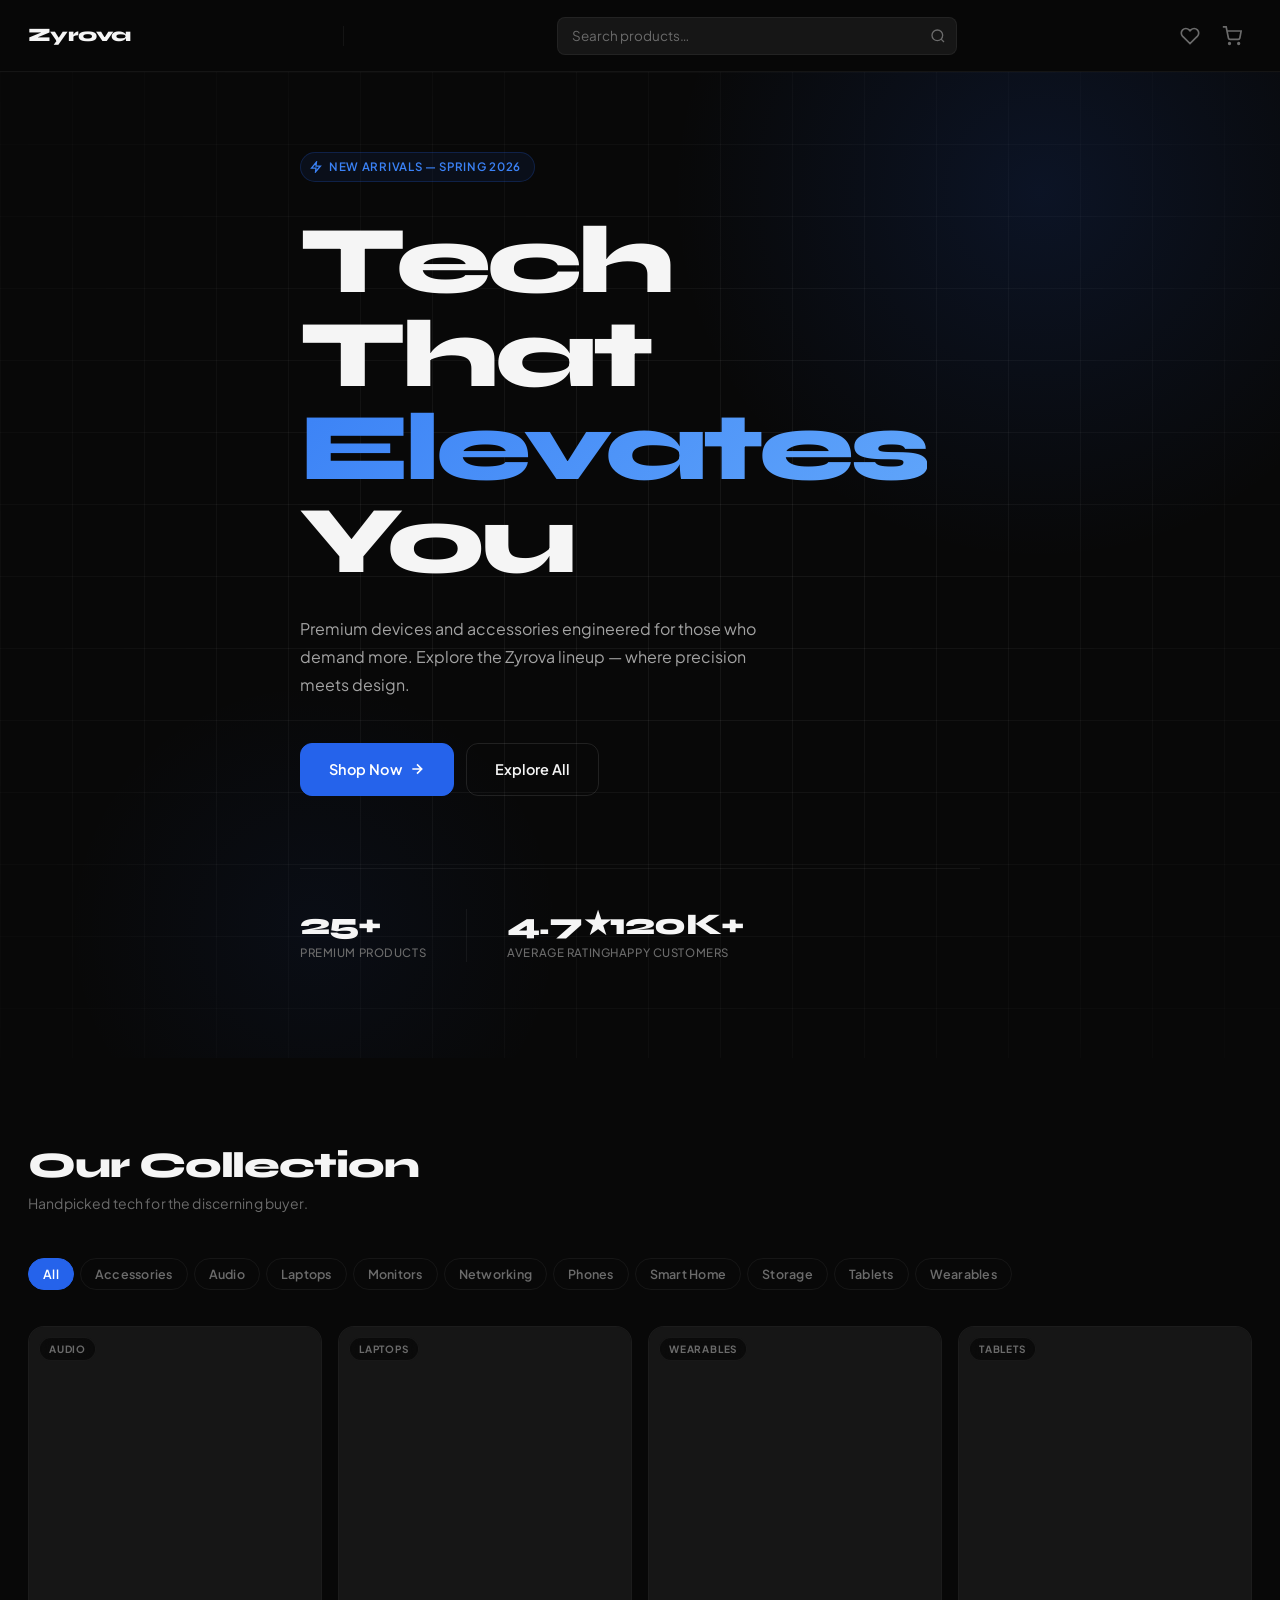
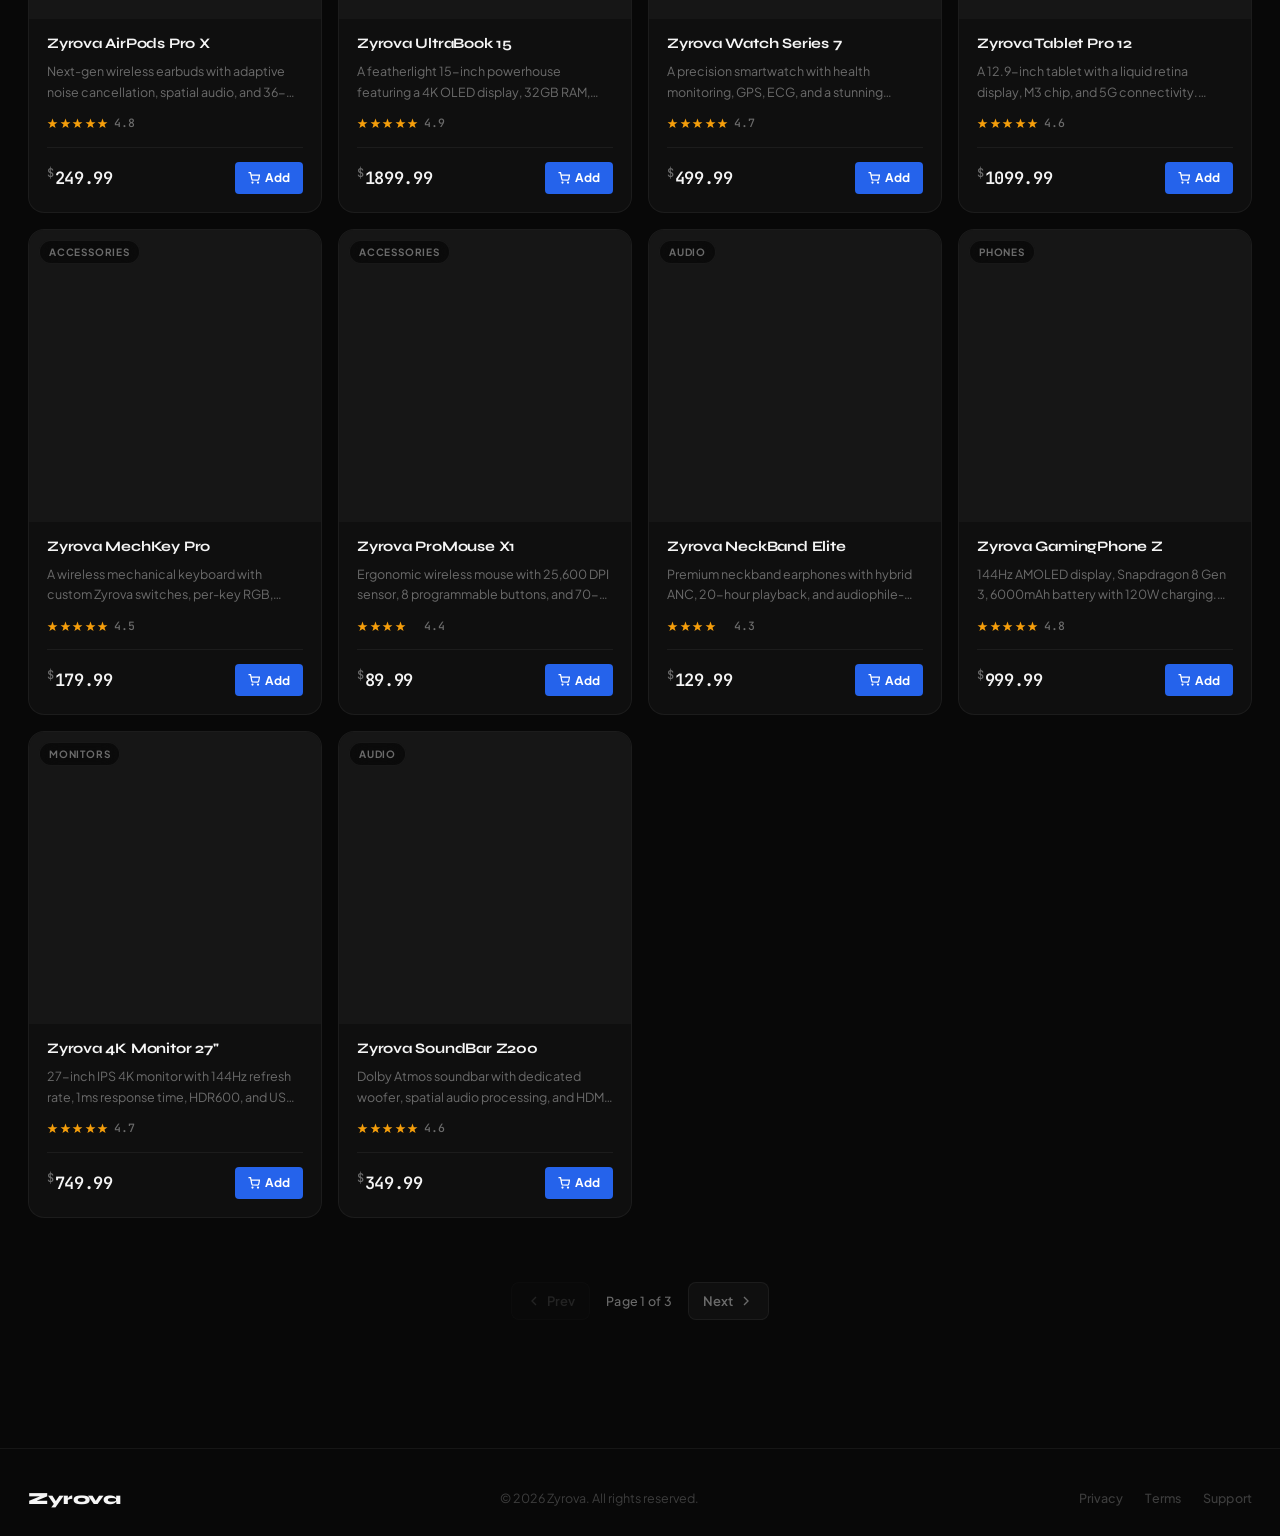
==== commit d19b445b: "Update index.html" ====
--- a/index.html
+++ b/index.html
@@ -6,22 +6,18 @@
   <title>Zyrova — Premium Tech Store</title>
   <meta name="description" content="Zyrova — Discover premium tech products. Laptops, Audio, Wearables, and more.">
   <link rel="stylesheet" href="style.css">
-  <!-- Favicon using emoji for demo -->
   <link rel="icon" href="data:image/svg+xml,<svg xmlns='http://www.w3.org/2000/svg' viewBox='0 0 100 100'><text y='.9em' font-size='90'>⚡</text></svg>">
 </head>
 <body>
 
-  <!-- ── NAVBAR ─────────────────────────────────────── -->
   <nav class="navbar" role="navigation" aria-label="Main navigation">
     <div class="container nav-inner">
 
-      <!-- Logo -->
       <a href="index.html" class="nav-logo" aria-label="Zyrova Home">
         <img src="Brand_logo.jpg" alt="Zyrova Logo" onerror="this.style.display='none'">
         <span class="nav-logo-text">Zyrova</span>
       </a>
       <div class="nav-divider"></div>
-      <!-- Search bar (desktop) -->
       <div class="nav-search" role="search">
         <input
           type="search"
@@ -37,7 +33,6 @@
         </button>
       </div>
 
-      <!-- Action icons -->
       <div class="nav-actions">
         <a href="wishlist.html" class="nav-icon-btn" aria-label="Wishlist">
           <svg width="20" height="20" viewBox="0 0 24 24" fill="none" stroke="currentColor" stroke-width="2">
@@ -57,10 +52,8 @@
     </div>
   </nav>
 
-  <!-- ── PAGE CONTENT ───────────────────────────────── -->
   <main class="page-content">
 
-    <!-- HERO -->
     <section class="hero" aria-label="Hero banner">
       <div class="hero-bg" aria-hidden="true">
         <div class="hero-glow"></div>
@@ -105,7 +98,6 @@
       </div>
     </section>
 
-    <!-- PRODUCTS SECTION -->
     <section class="section" id="products-section">
       <div class="container">
         <div class="section-header">
@@ -113,7 +105,6 @@
             <h2 class="section-title">Our Collection</h2>
             <p class="section-sub">Handpicked tech for the discerning buyer.</p>
           </div>
-          <!-- Desktop search in section -->
           <div class="nav-search" style="max-width:280px;display:none" id="section-search-wrap">
             <input type="search" id="search-input" placeholder="Filter products…" autocomplete="off">
             <button class="nav-search-btn" aria-label="Search">
@@ -122,20 +113,16 @@
           </div>
         </div>
 
-        <!-- Category Filter -->
         <div class="category-bar" id="category-bar" role="group" aria-label="Filter by category"></div>
 
-        <!-- Products Grid -->
         <div class="products-grid" id="products-grid" aria-label="Products grid"></div>
 
-        <!-- Pagination -->
         <div class="pagination" id="pagination" aria-label="Pagination"></div>
       </div>
     </section>
 
   </main>
 
-  <!-- ── FOOTER ──────────────────────────────────────── -->
   <footer class="footer" role="contentinfo">
     <div class="container footer-inner">
       <div class="footer-logo">
@@ -151,9 +138,8 @@
     </div>
   </footer>
 
-  <!-- Toast container -->
   <div id="toast-container" role="status" aria-live="polite"></div>
 
   <script src="script.js"></script>
 </body>
-</html>+</html>
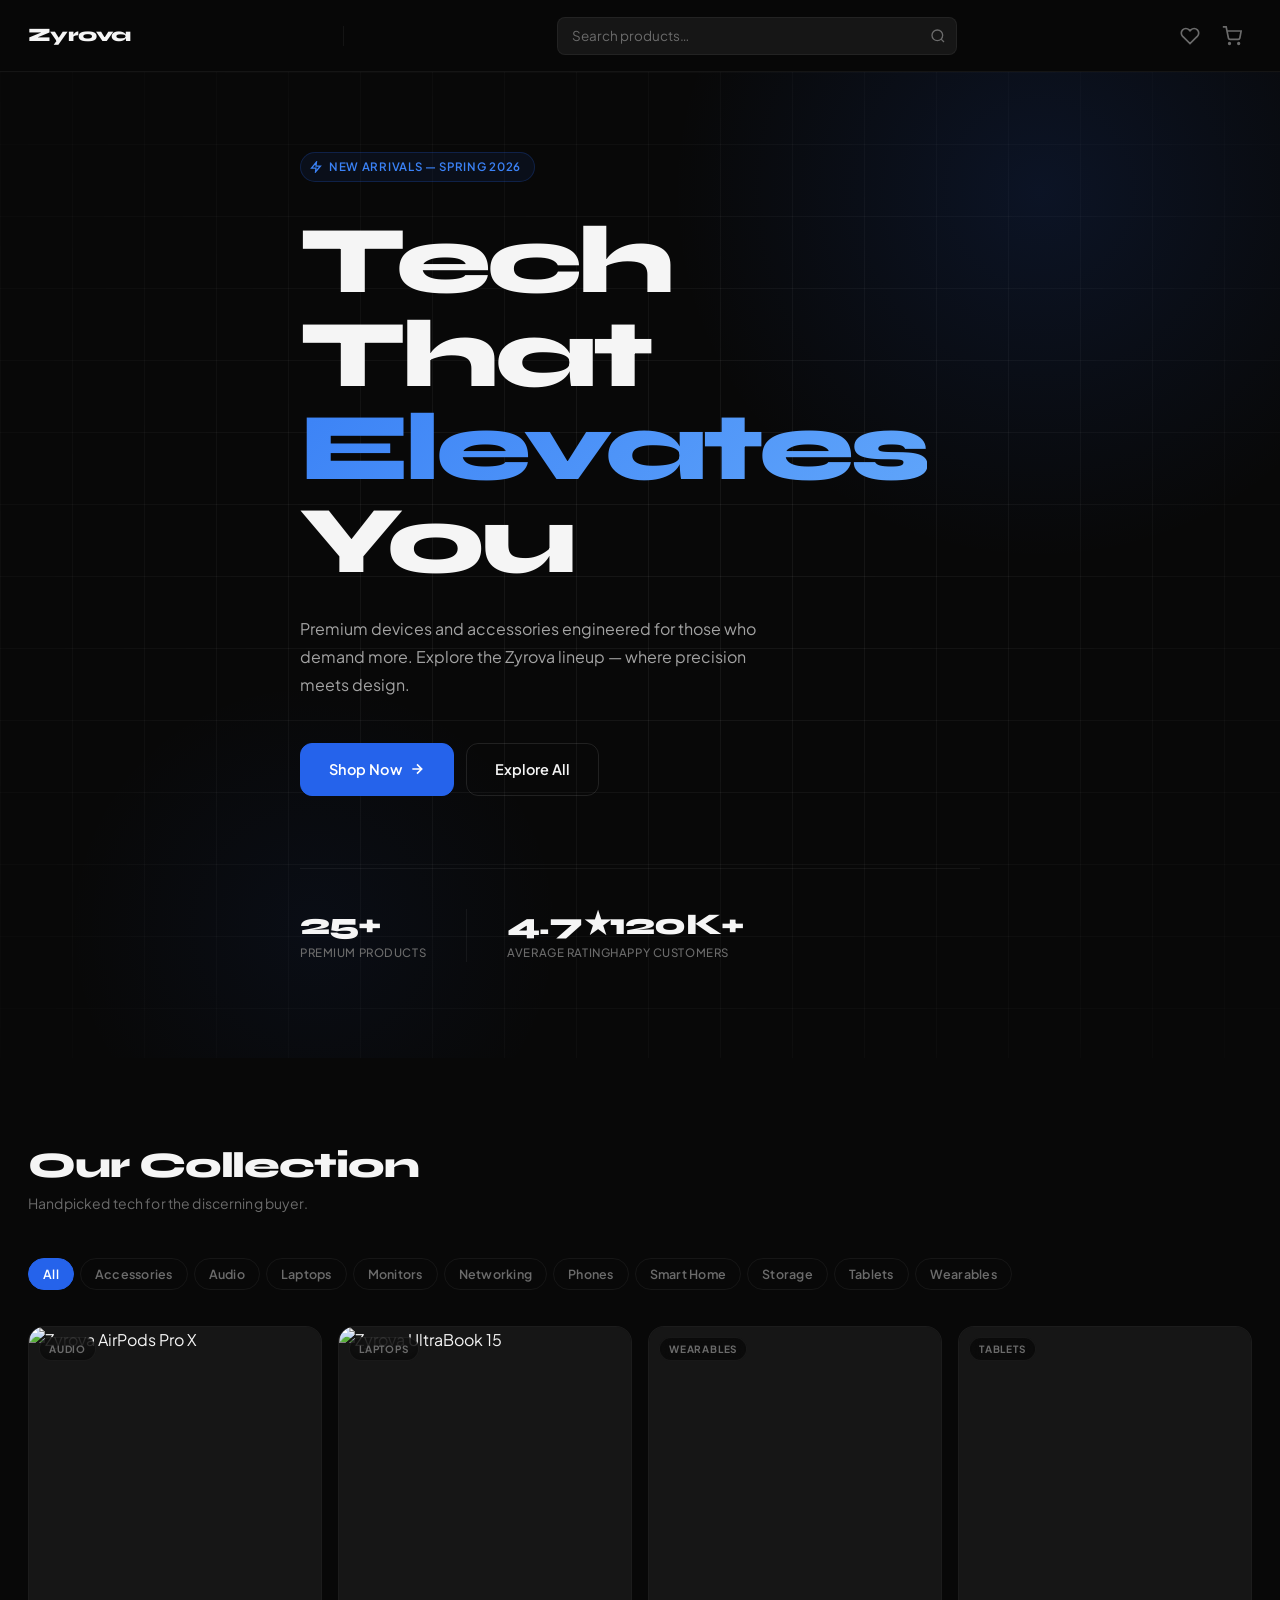
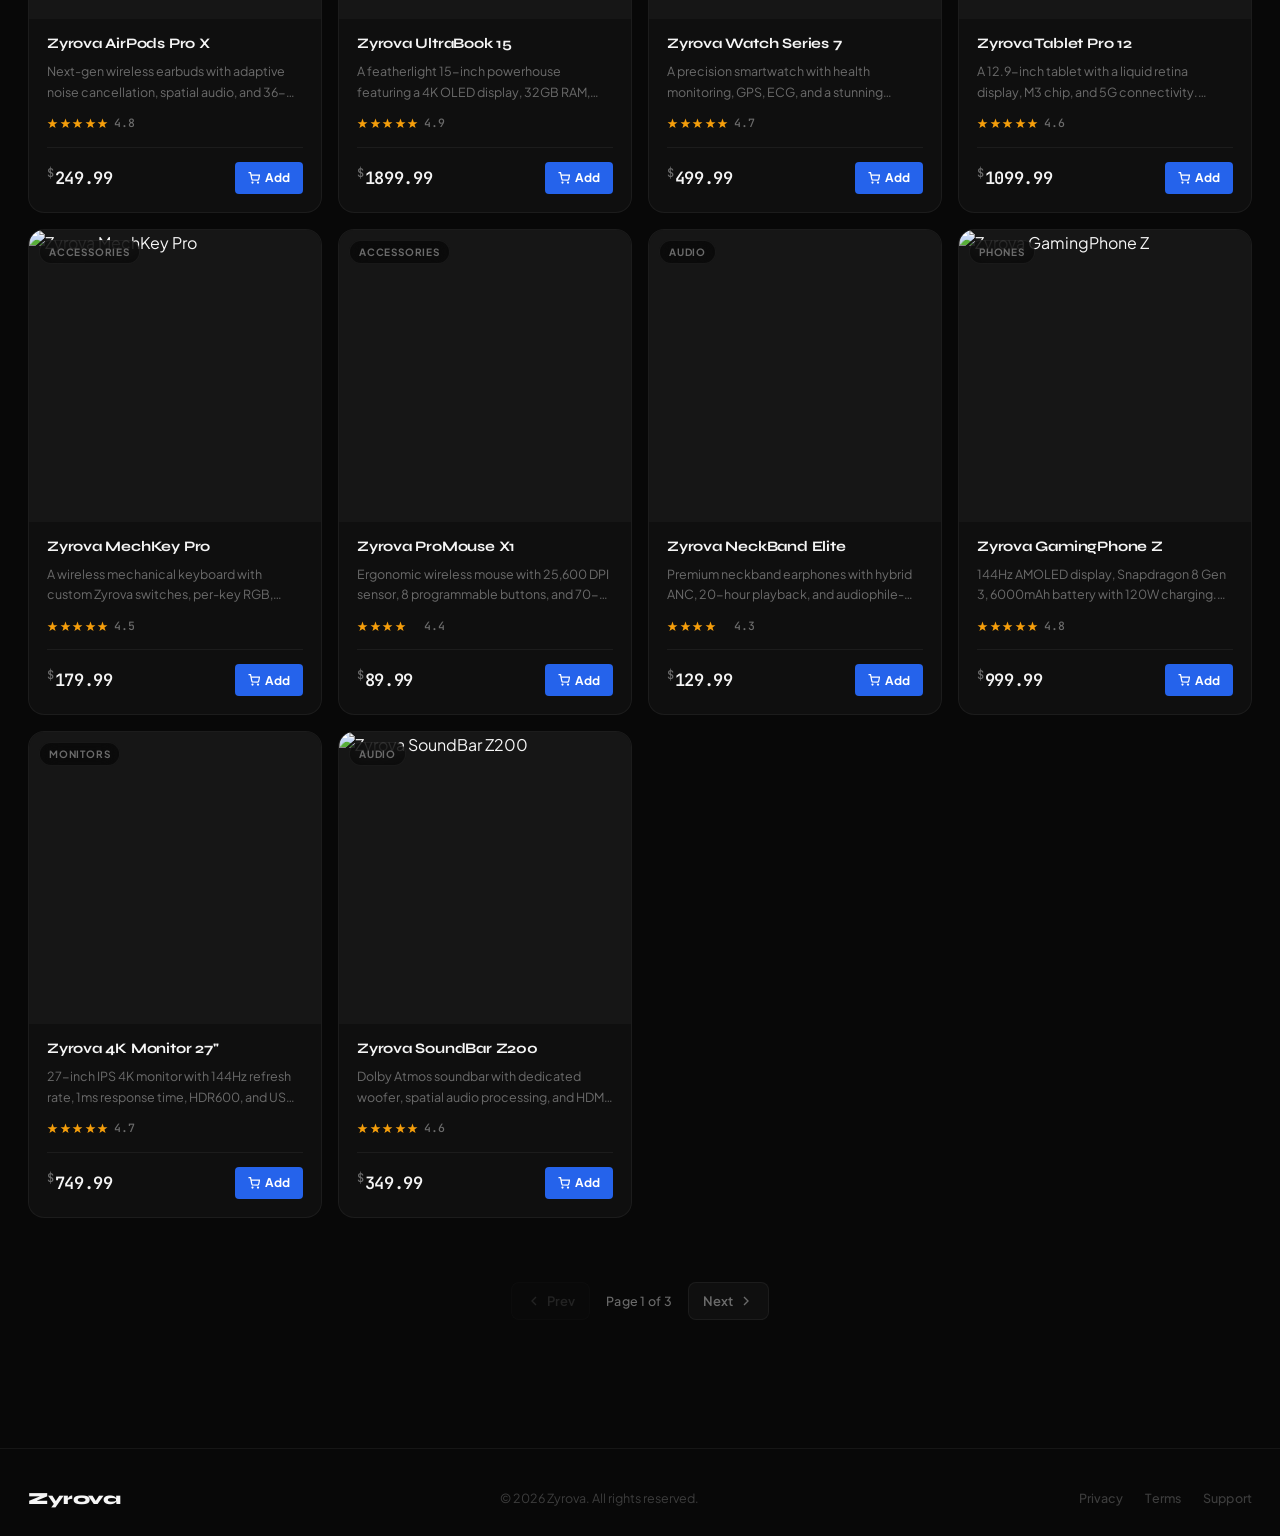
==== commit e4c27eeb: "Update index.html" ====
--- a/index.html
+++ b/index.html
@@ -6,18 +6,22 @@
   <title>Zyrova — Premium Tech Store</title>
   <meta name="description" content="Zyrova — Discover premium tech products. Laptops, Audio, Wearables, and more.">
   <link rel="stylesheet" href="style.css">
+  <!-- Favicon using emoji for demo -->
   <link rel="icon" href="data:image/svg+xml,<svg xmlns='http://www.w3.org/2000/svg' viewBox='0 0 100 100'><text y='.9em' font-size='90'>⚡</text></svg>">
 </head>
 <body>
 
+  <!-- ── NAVBAR ─────────────────────────────────────── -->
   <nav class="navbar" role="navigation" aria-label="Main navigation">
     <div class="container nav-inner">
 
+      <!-- Logo -->
       <a href="index.html" class="nav-logo" aria-label="Zyrova Home">
         <img src="Brand_logo.jpg" alt="Zyrova Logo" onerror="this.style.display='none'">
         <span class="nav-logo-text">Zyrova</span>
       </a>
       <div class="nav-divider"></div>
+      <!-- Search bar (desktop) -->
       <div class="nav-search" role="search">
         <input
           type="search"
@@ -33,6 +37,7 @@
         </button>
       </div>
 
+      <!-- Action icons -->
       <div class="nav-actions">
         <a href="wishlist.html" class="nav-icon-btn" aria-label="Wishlist">
           <svg width="20" height="20" viewBox="0 0 24 24" fill="none" stroke="currentColor" stroke-width="2">
@@ -52,8 +57,10 @@
     </div>
   </nav>
 
+  <!-- ── PAGE CONTENT ───────────────────────────────── -->
   <main class="page-content">
 
+    <!-- HERO -->
     <section class="hero" aria-label="Hero banner">
       <div class="hero-bg" aria-hidden="true">
         <div class="hero-glow"></div>
@@ -98,6 +105,7 @@
       </div>
     </section>
 
+    <!-- PRODUCTS SECTION -->
     <section class="section" id="products-section">
       <div class="container">
         <div class="section-header">
@@ -105,6 +113,7 @@
             <h2 class="section-title">Our Collection</h2>
             <p class="section-sub">Handpicked tech for the discerning buyer.</p>
           </div>
+          <!-- Desktop search in section -->
           <div class="nav-search" style="max-width:280px;display:none" id="section-search-wrap">
             <input type="search" id="search-input" placeholder="Filter products…" autocomplete="off">
             <button class="nav-search-btn" aria-label="Search">
@@ -113,16 +122,20 @@
           </div>
         </div>
 
+        <!-- Category Filter -->
         <div class="category-bar" id="category-bar" role="group" aria-label="Filter by category"></div>
 
+        <!-- Products Grid -->
         <div class="products-grid" id="products-grid" aria-label="Products grid"></div>
 
+        <!-- Pagination -->
         <div class="pagination" id="pagination" aria-label="Pagination"></div>
       </div>
     </section>
 
   </main>
 
+  <!-- ── FOOTER ──────────────────────────────────────── -->
   <footer class="footer" role="contentinfo">
     <div class="container footer-inner">
       <div class="footer-logo">
@@ -138,6 +151,7 @@
     </div>
   </footer>
 
+  <!-- Toast container -->
   <div id="toast-container" role="status" aria-live="polite"></div>
 
   <script src="script.js"></script>
--- a/style.css
+++ b/style.css
@@ -1374,4 +1374,4 @@
   .modal { padding: 36px 24px; }
   .hero-stats { display: grid; grid-template-columns: 1fr 1fr; gap: 20px; }
   .hero-stat { border-right: none; padding-right: 0; margin-right: 0; }
-}+}
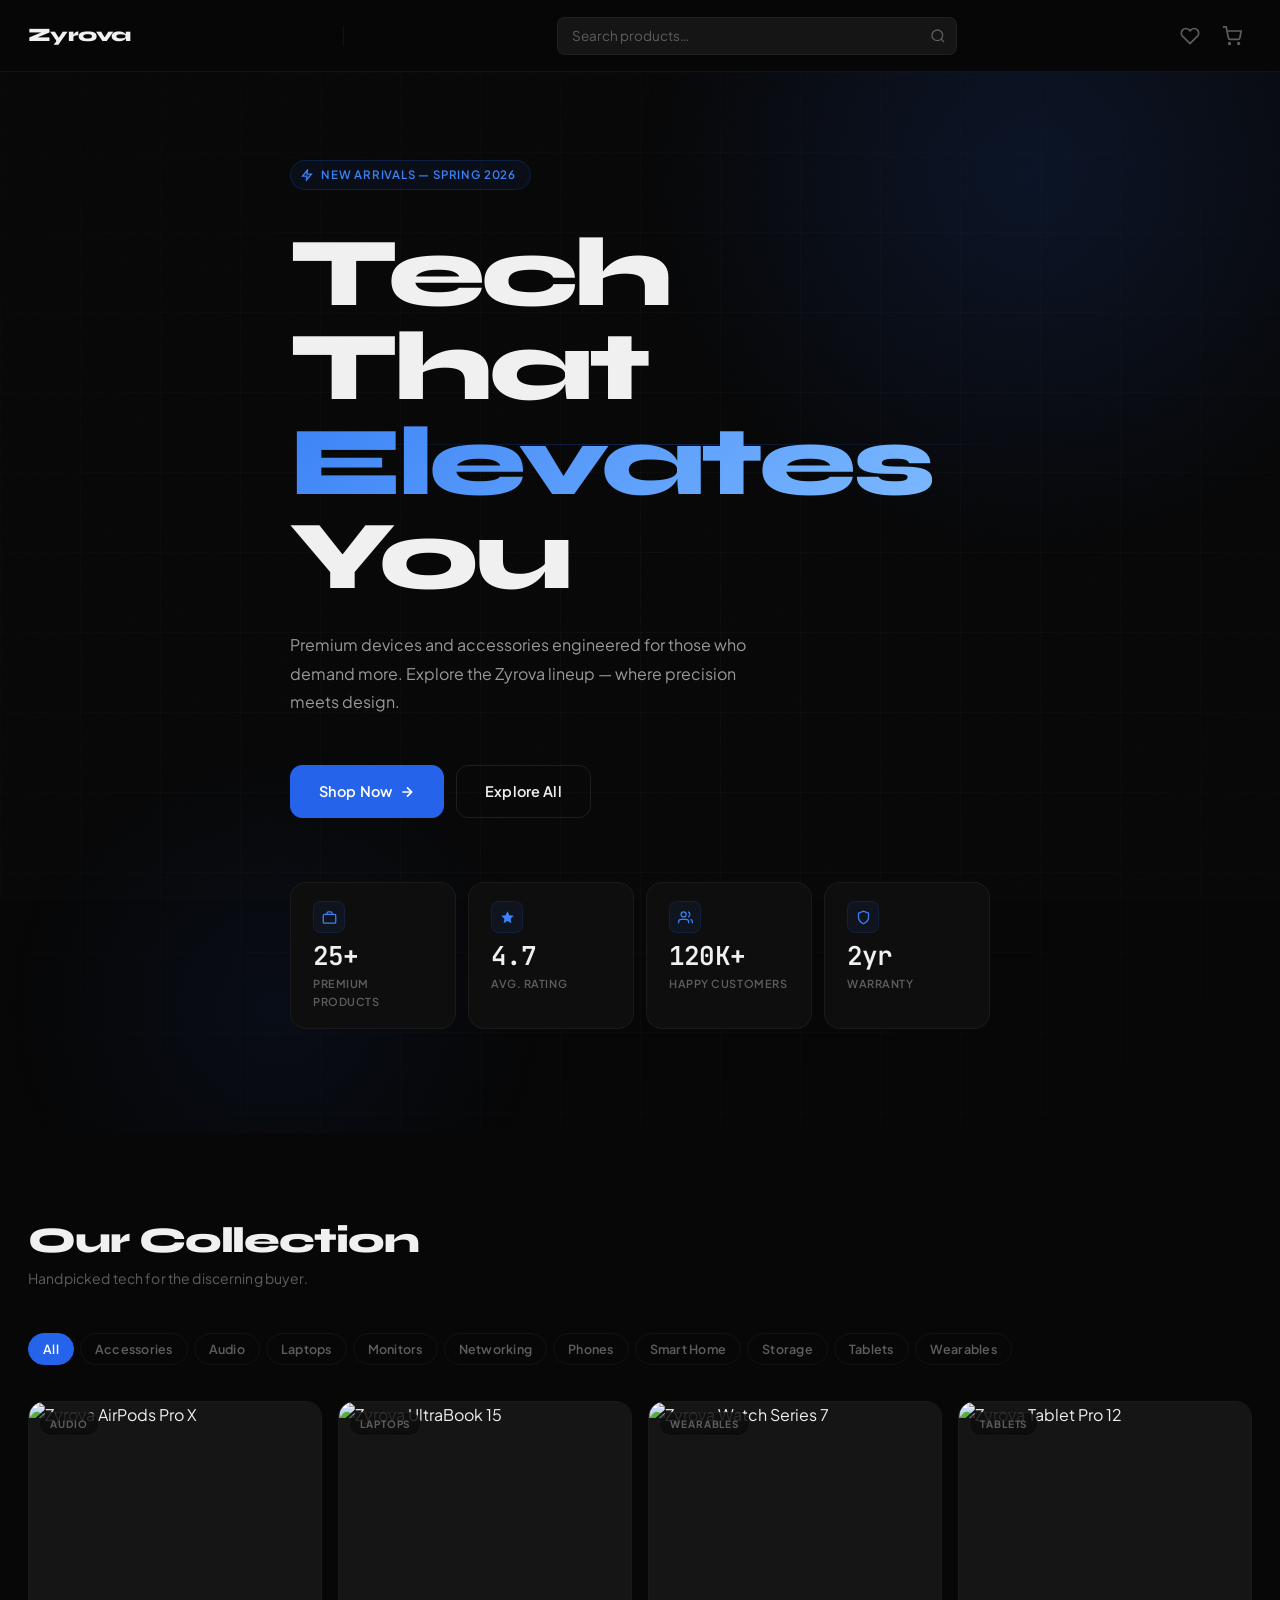
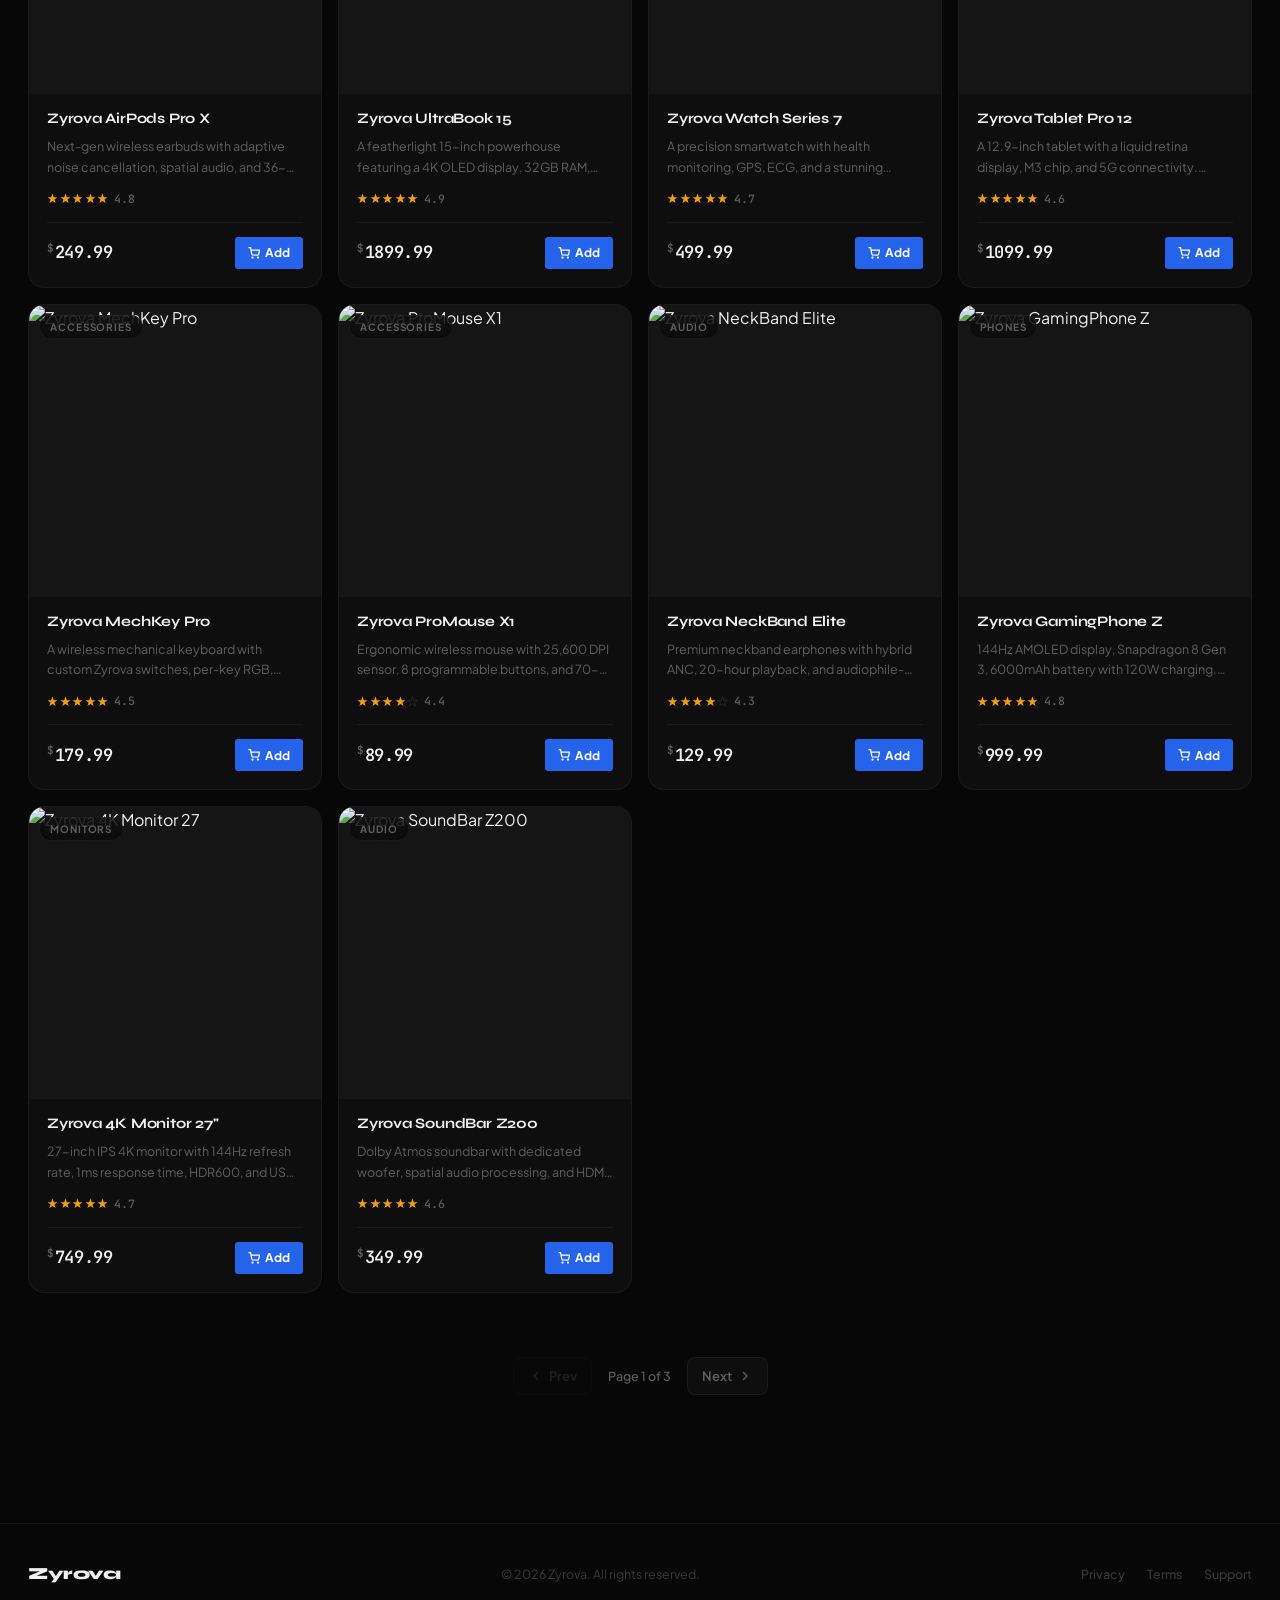
==== commit f22f0274: "Update index.html" ====
--- a/index.html
+++ b/index.html
@@ -65,6 +65,7 @@
       <div class="hero-bg" aria-hidden="true">
         <div class="hero-glow"></div>
         <div class="hero-glow-2"></div>
+        <div class="hero-streak"></div>
         <div class="hero-grid"></div>
       </div>
       <div class="container hero-content">
@@ -90,16 +91,39 @@
         </div>
         <div class="hero-stats">
           <div class="hero-stat">
+            <div class="hero-stat-icon">
+              <svg width="16" height="16" viewBox="0 0 24 24" fill="none" stroke="currentColor" stroke-width="2">
+                <rect x="2" y="7" width="20" height="14" rx="2"/><path d="M16 7V5a2 2 0 0 0-2-2h-4a2 2 0 0 0-2 2v2"/>
+              </svg>
+            </div>
             <div class="hero-stat-number">25+</div>
             <div class="hero-stat-label">Premium Products</div>
           </div>
-          <div>
-            <div class="hero-stat-number">4.7★</div>
-            <div class="hero-stat-label">Average Rating</div>
+          <div class="hero-stat">
+            <div class="hero-stat-icon">
+              <svg width="16" height="16" viewBox="0 0 24 24" fill="currentColor"><path d="M12 2l3.09 6.26L22 9.27l-5 4.87 1.18 6.86L12 17.77 5.82 21 7 14.14 2 9.27l6.91-1.01z"/></svg>
+            </div>
+            <div class="hero-stat-number">4.7</div>
+            <div class="hero-stat-label">Avg. Rating</div>
           </div>
-          <div>
+          <div class="hero-stat">
+            <div class="hero-stat-icon">
+              <svg width="16" height="16" viewBox="0 0 24 24" fill="none" stroke="currentColor" stroke-width="2">
+                <path d="M17 21v-2a4 4 0 0 0-4-4H5a4 4 0 0 0-4 4v2"/><circle cx="9" cy="7" r="4"/>
+                <path d="M23 21v-2a4 4 0 0 0-3-3.87"/><path d="M16 3.13a4 4 0 0 1 0 7.75"/>
+              </svg>
+            </div>
             <div class="hero-stat-number">120K+</div>
             <div class="hero-stat-label">Happy Customers</div>
+          </div>
+          <div class="hero-stat">
+            <div class="hero-stat-icon">
+              <svg width="16" height="16" viewBox="0 0 24 24" fill="none" stroke="currentColor" stroke-width="2">
+                <path d="M12 22s8-4 8-10V5l-8-3-8 3v7c0 6 8 10 8 10z"/>
+              </svg>
+            </div>
+            <div class="hero-stat-number">2yr</div>
+            <div class="hero-stat-label">Warranty</div>
           </div>
         </div>
       </div>
--- a/style.css
+++ b/style.css
@@ -1,87 +1,95 @@
 /* ============================================================
-   ZYROVA — UI Refactor v2
-   Philosophy: Luxury restraint. Every element earns its place.
-   Fonts: Syne (display) + Plus Jakarta Sans (body) + JetBrains Mono (numbers)
-   Type scale: 10 / 11 / 12 / 13 / 14 / 16 / 18 / 22 / 28 / 36 / 48 / 72 / 96
-   Spacing: 4px base unit — multiples of 4 throughout
+   ZYROVA — Premium Tech E-Commerce v3
+   Luxury dark theme · 4px spacing grid · 3-font system
+   Syne (display) · Plus Jakarta Sans (body) · JetBrains Mono (numbers)
    ============================================================ */
 
 @import url('https://fonts.googleapis.com/css2?family=Syne:wght@500;600;700;800&family=Plus+Jakarta+Sans:wght@300;400;500;600;700&family=JetBrains+Mono:wght@400;500;600&display=swap');
 
 /* ── Design Tokens ────────────────────────────────────────── */
 :root {
-  /* Surface system — 4 distinct layers */
-  --bg:          #080808;
-  --surface-1:   #0f0f0f;
-  --surface-2:   #161616;
-  --surface-3:   #1e1e1e;
-  --surface-4:   #262626;
-
-  /* Border system */
-  --border-subtle:  rgba(255,255,255,0.055);
-  --border-default: rgba(255,255,255,0.10);
-  --border-strong:  rgba(255,255,255,0.18);
-
-  /* Brand blue */
+  --bg:          #070707;
+  --surface-1:   #0e0e0e;
+  --surface-2:   #151515;
+  --surface-3:   #1c1c1c;
+  --surface-4:   #242424;
+
+  --border-subtle:  rgba(255,255,255,0.05);
+  --border-default: rgba(255,255,255,0.09);
+  --border-strong:  rgba(255,255,255,0.16);
+  --border-hover:   rgba(255,255,255,0.22);
+
   --blue:         #2563EB;
   --blue-bright:  #3B82F6;
   --blue-dim:     #1D4ED8;
-  --blue-glow:    rgba(37,99,235,0.20);
-  --blue-tint:    rgba(37,99,235,0.08);
-
-  /* Text hierarchy — 4 levels */
-  --text-1:   #F5F5F5;   /* Primary */
-  --text-2:   #A3A3A3;   /* Secondary */
-  --text-3:   #6B6B6B;   /* Tertiary */
-  --text-4:   #3D3D3D;   /* Disabled */
-
-  /* Semantic */
-  --gold:     #F59E0B;
-  --red:      #EF4444;
-  --green:    #22C55E;
-  --red-tint: rgba(239,68,68,0.08);
-
-  /* Radii */
-  --r-xs:   4px;
+  --blue-glow:    rgba(37,99,235,0.18);
+  --blue-glow2:   rgba(37,99,235,0.30);
+  --blue-tint:    rgba(37,99,235,0.07);
+
+  /* Text — 4 tiers */
+  --t1: #F0F0F0;
+  --t2: #999999;
+  --t3: #5E5E5E;
+  --t4: #373737;
+
+  --gold:      #F59E0B;
+  --gold-dim:  rgba(245,158,11,0.15);
+  --red:       #EF4444;
+  --green:     #22C55E;
+  --red-tint:  rgba(239,68,68,0.07);
+
+  --r-xs:   3px;
   --r-sm:   8px;
   --r-md:   12px;
   --r-lg:   16px;
-  --r-xl:   24px;
+  --r-xl:   22px;
+  --r-2xl:  32px;
   --r-full: 999px;
 
-  /* Motion */
-  --ease:     cubic-bezier(0.4, 0, 0.2, 1);
-  --ease-out: cubic-bezier(0, 0, 0.2, 1);
-  --t-fast:   0.15s;
-  --t-base:   0.22s;
-  --t-slow:   0.35s;
-
-  /* Layout */
+  --ease:       cubic-bezier(0.4, 0, 0.2, 1);
+  --ease-out:   cubic-bezier(0, 0, 0.2, 1);
+  --ease-spring: cubic-bezier(0.34, 1.56, 0.64, 1);
+  --t-fast:  0.14s;
+  --t-base:  0.22s;
+  --t-slow:  0.38s;
+
   --nav-h:  72px;
   --max-w:  1320px;
   --gutter: 28px;
 
-  /* Shadows */
-  --shadow-sm:   0 1px 3px rgba(0,0,0,0.4), 0 1px 2px rgba(0,0,0,0.3);
-  --shadow-md:   0 4px 16px rgba(0,0,0,0.5), 0 2px 6px rgba(0,0,0,0.35);
-  --shadow-lg:   0 12px 40px rgba(0,0,0,0.6), 0 4px 12px rgba(0,0,0,0.4);
-  --shadow-xl:   0 24px 64px rgba(0,0,0,0.7);
-  --shadow-blue: 0 8px 32px rgba(37,99,235,0.30);
+  --shadow-sm:   0 1px 4px rgba(0,0,0,0.45);
+  --shadow-md:   0 4px 18px rgba(0,0,0,0.55), 0 1px 4px rgba(0,0,0,0.3);
+  --shadow-lg:   0 12px 48px rgba(0,0,0,0.65), 0 4px 14px rgba(0,0,0,0.4);
+  --shadow-xl:   0 24px 80px rgba(0,0,0,0.75);
+  --shadow-blue: 0 6px 28px rgba(37,99,235,0.32);
 }
 
 /* ── Reset ────────────────────────────────────────────────── */
 *, *::before, *::after { box-sizing: border-box; margin: 0; padding: 0; }
-html { scroll-behavior: smooth; font-size: 16px; }
+html { scroll-behavior: smooth; }
 body {
-  font-family: 'Plus Jakarta Sans', system-ui, sans-serif;
+  font-family: 'Plus Jakarta Sans', sans-serif;
   background: var(--bg);
-  color: var(--text-1);
+  color: var(--t1);
   line-height: 1.6;
   -webkit-font-smoothing: antialiased;
-  -moz-osx-font-smoothing: grayscale;
   min-height: 100vh;
   overflow-x: hidden;
 }
+
+/* ── Luxury grain overlay on entire page ── */
+body::before {
+  content: '';
+  position: fixed;
+  inset: 0;
+  z-index: 0;
+  pointer-events: none;
+  opacity: 0.025;
+  background-image: url("data:image/svg+xml,%3Csvg xmlns='http://www.w3.org/2000/svg' width='300' height='300'%3E%3Cfilter id='n'%3E%3CfeTurbulence type='fractalNoise' baseFrequency='0.85' numOctaves='4' stitchTiles='stitch'/%3E%3C/filter%3E%3Crect width='300' height='300' filter='url(%23n)'/%3E%3C/svg%3E");
+}
+
+/* All page content needs z-index > 0 to sit above grain */
+.navbar, main, footer, #toast-container { position: relative; z-index: 1; }
 
 a { text-decoration: none; color: inherit; }
 img { display: block; max-width: 100%; }
@@ -93,27 +101,19 @@
 ::-webkit-scrollbar { width: 5px; }
 ::-webkit-scrollbar-track { background: transparent; }
 ::-webkit-scrollbar-thumb { background: var(--surface-4); border-radius: var(--r-full); }
-::-webkit-scrollbar-thumb:hover { background: #333; }
+::-webkit-scrollbar-thumb:hover { background: #3a3a3a; }
 
 /* ── Typography ───────────────────────────────────────────── */
-h1, h2, h3, h4, h5, h6 {
+h1,h2,h3,h4,h5 {
   font-family: 'Syne', sans-serif;
   font-weight: 700;
   line-height: 1.1;
   letter-spacing: -0.025em;
-  color: var(--text-1);
-}
-.mono {
-  font-family: 'JetBrains Mono', monospace;
-  font-feature-settings: "tnum" 1;
+  color: var(--t1);
 }
 
 /* ── Layout ───────────────────────────────────────────────── */
-.container {
-  max-width: var(--max-w);
-  margin: 0 auto;
-  padding: 0 var(--gutter);
-}
+.container { max-width: var(--max-w); margin: 0 auto; padding: 0 var(--gutter); }
 
 /* ── Buttons ──────────────────────────────────────────────── */
 .btn {
@@ -126,18 +126,14 @@
   font-family: 'Plus Jakarta Sans', sans-serif;
   font-size: 13.5px;
   font-weight: 600;
-  letter-spacing: 0.005em;
+  letter-spacing: 0.01em;
   border: 1px solid transparent;
   cursor: pointer;
   transition: all var(--t-base) var(--ease);
   white-space: nowrap;
   user-select: none;
 }
-.btn-primary {
-  background: var(--blue);
-  color: #fff;
-  border-color: var(--blue);
-}
+.btn-primary { background: var(--blue); color: #fff; border-color: var(--blue); }
 .btn-primary:hover {
   background: var(--blue-bright);
   border-color: var(--blue-bright);
@@ -145,23 +141,11 @@
   box-shadow: var(--shadow-blue);
 }
 .btn-primary:active { transform: translateY(0); }
-.btn-secondary {
-  background: transparent;
-  color: var(--text-1);
-  border-color: var(--border-default);
-}
-.btn-secondary:hover {
-  background: var(--surface-2);
-  border-color: var(--border-strong);
-  transform: translateY(-1px);
-}
+.btn-secondary { background: transparent; color: var(--t1); border-color: var(--border-default); }
+.btn-secondary:hover { background: var(--surface-2); border-color: var(--border-strong); transform: translateY(-1px); }
 .btn-secondary:active { transform: translateY(0); }
-.btn-danger {
-  background: var(--red-tint);
-  color: var(--red);
-  border-color: rgba(239,68,68,0.18);
-}
-.btn-danger:hover { background: rgba(239,68,68,0.14); }
+.btn-danger { background: var(--red-tint); color: var(--red); border-color: rgba(239,68,68,0.18); }
+.btn-danger:hover { background: rgba(239,68,68,0.12); }
 .btn-lg { padding: 14px 28px; font-size: 14.5px; border-radius: var(--r-md); }
 .btn-full { width: 100%; }
 
@@ -171,16 +155,13 @@
   inset: 0 0 auto 0;
   z-index: 1000;
   height: var(--nav-h);
-  background: rgba(8,8,8,0.82);
-  backdrop-filter: blur(24px) saturate(160%);
-  -webkit-backdrop-filter: blur(24px) saturate(160%);
+  background: rgba(7,7,7,0.78);
+  backdrop-filter: blur(28px) saturate(180%);
+  -webkit-backdrop-filter: blur(28px) saturate(180%);
   border-bottom: 1px solid var(--border-subtle);
   transition: background var(--t-slow) var(--ease), border-color var(--t-slow) var(--ease);
 }
-.navbar.scrolled {
-  background: rgba(8,8,8,0.97);
-  border-bottom-color: var(--border-default);
-}
+.navbar.scrolled { background: rgba(7,7,7,0.97); border-bottom-color: var(--border-default); }
 .nav-inner {
   height: 100%;
   display: flex;
@@ -188,133 +169,59 @@
   justify-content: space-between;
   gap: 20px;
 }
-
-/* Logo */
-.nav-logo {
-  display: flex;
-  align-items: center;
-  gap: 9px;
-  flex-shrink: 0;
-  text-decoration: none;
-}
-.nav-logo img { height: 32px; width: auto; border-radius: 4px; }
+.nav-logo { display: flex; align-items: center; gap: 9px; flex-shrink: 0; }
+.nav-logo img { height: 32px; border-radius: 4px; }
 .nav-logo-text {
   font-family: 'Syne', sans-serif;
   font-weight: 800;
   font-size: 19px;
-  color: var(--text-1);
+  color: var(--t1);
   letter-spacing: -0.03em;
 }
-.nav-divider {
-  width: 1px;
-  height: 20px;
-  background: var(--border-subtle);
-  flex-shrink: 0;
-}
-
-/* Search */
-.nav-search {
-  flex: 1;
-  max-width: 400px;
-  position: relative;
-}
+.nav-divider { width: 1px; height: 20px; background: var(--border-subtle); flex-shrink: 0; }
+.nav-search { flex: 1; max-width: 400px; position: relative; }
 .nav-search input {
   width: 100%;
   height: 38px;
   background: var(--surface-2);
   border: 1px solid var(--border-subtle);
-  color: var(--text-1);
+  color: var(--t1);
   padding: 0 40px 0 14px;
   border-radius: var(--r-sm);
   font-size: 13.5px;
-  font-weight: 400;
+  outline: none;
   transition: all var(--t-base) var(--ease);
-  outline: none;
-}
-.nav-search input::placeholder { color: var(--text-3); }
-.nav-search input:focus {
-  background: var(--surface-3);
-  border-color: var(--blue);
-  box-shadow: 0 0 0 3px var(--blue-glow);
-}
+}
+.nav-search input::placeholder { color: var(--t3); }
+.nav-search input:focus { background: var(--surface-3); border-color: var(--blue); box-shadow: 0 0 0 3px var(--blue-glow); }
 .nav-search-btn {
-  position: absolute;
-  right: 0;
-  top: 0;
-  bottom: 0;
-  width: 38px;
-  display: flex;
-  align-items: center;
-  justify-content: center;
-  background: none;
-  border: none;
-  color: var(--text-3);
-  cursor: pointer;
-  transition: color var(--t-fast);
-}
-.nav-search-btn:hover { color: var(--text-2); }
-
-/* Nav icons */
+  position: absolute; right: 0; top: 0; bottom: 0; width: 38px;
+  display: flex; align-items: center; justify-content: center;
+  background: none; border: none; color: var(--t3); cursor: pointer; transition: color var(--t-fast);
+}
+.nav-search-btn:hover { color: var(--t2); }
 .nav-actions { display: flex; align-items: center; gap: 2px; }
 .nav-icon-btn {
   position: relative;
-  display: flex;
-  align-items: center;
-  justify-content: center;
-  width: 40px;
-  height: 40px;
+  display: flex; align-items: center; justify-content: center;
+  width: 40px; height: 40px;
   border-radius: var(--r-sm);
-  background: transparent;
-  border: 1px solid transparent;
-  color: var(--text-3);
-  transition: all var(--t-fast) var(--ease);
-  text-decoration: none;
-}
-.nav-icon-btn:hover {
-  background: var(--surface-2);
-  border-color: var(--border-subtle);
-  color: var(--text-1);
-}
+  background: transparent; border: 1px solid transparent;
+  color: var(--t3); transition: all var(--t-fast) var(--ease); text-decoration: none;
+}
+.nav-icon-btn:hover { background: var(--surface-2); border-color: var(--border-subtle); color: var(--t1); }
 .nav-badge {
-  position: absolute;
-  top: 5px;
-  right: 5px;
-  background: var(--blue);
-  color: #fff;
-  font-family: 'Plus Jakarta Sans', sans-serif;
-  font-size: 9px;
-  font-weight: 700;
-  width: 15px;
-  height: 15px;
-  border-radius: 50%;
-  display: flex;
-  align-items: center;
-  justify-content: center;
-  border: 1.5px solid var(--bg);
-  transition: transform var(--t-fast);
+  position: absolute; top: 5px; right: 5px;
+  background: var(--blue); color: #fff;
+  font-size: 9px; font-weight: 700;
+  width: 15px; height: 15px;
+  border-radius: 50%; display: flex; align-items: center; justify-content: center;
+  border: 1.5px solid var(--bg); transition: transform var(--t-fast);
 }
 .nav-badge.bump { animation: bump 0.28s var(--ease); }
-@keyframes bump {
-  0%, 100% { transform: scale(1); }
-  50%       { transform: scale(1.45); }
-}
-.nav-menu-btn {
-  display: none;
-  flex-direction: column;
-  gap: 4.5px;
-  background: none;
-  border: none;
-  padding: 8px;
-  cursor: pointer;
-}
-.nav-menu-btn span {
-  display: block;
-  width: 20px;
-  height: 1.5px;
-  background: var(--text-2);
-  border-radius: 2px;
-  transition: all var(--t-base);
-}
+@keyframes bump { 0%,100%{transform:scale(1)} 50%{transform:scale(1.5)} }
+.nav-menu-btn { display: none; flex-direction: column; gap: 4.5px; background: none; border: none; padding: 8px; cursor: pointer; }
+.nav-menu-btn span { display: block; width: 20px; height: 1.5px; background: var(--t2); border-radius: 2px; transition: all var(--t-base); }
 
 /* ── Page Wrapper ─────────────────────────────────────────── */
 .page-content { padding-top: var(--nav-h); }
@@ -327,208 +234,197 @@
   align-items: center;
   overflow: hidden;
 }
-.hero-bg {
-  position: absolute;
-  inset: 0;
-  z-index: 0;
-  pointer-events: none;
-}
+
+/* Layered atmospheric background */
+.hero-bg { position: absolute; inset: 0; z-index: 0; pointer-events: none; }
+
+/* Primary glow — top-right, blue */
 .hero-glow {
   position: absolute;
-  width: 800px;
-  height: 800px;
-  background: radial-gradient(ellipse, rgba(37,99,235,0.13) 0%, transparent 65%);
-  top: -280px;
-  right: -160px;
-  border-radius: 50%;
-  animation: driftA 12s ease-in-out infinite;
-}
+  width: 900px; height: 900px;
+  background: radial-gradient(ellipse, rgba(37,99,235,0.14) 0%, transparent 62%);
+  top: -350px; right: -200px; border-radius: 50%;
+  animation: driftA 14s ease-in-out infinite;
+}
+/* Secondary glow — bottom-left, dimmer */
 .hero-glow-2 {
   position: absolute;
-  width: 500px;
-  height: 500px;
-  background: radial-gradient(ellipse, rgba(37,99,235,0.06) 0%, transparent 70%);
-  bottom: -120px;
-  left: 5%;
-  border-radius: 50%;
-  animation: driftB 16s ease-in-out infinite;
-}
+  width: 550px; height: 550px;
+  background: radial-gradient(ellipse, rgba(37,99,235,0.07) 0%, transparent 70%);
+  bottom: -150px; left: 0; border-radius: 50%;
+  animation: driftB 18s ease-in-out infinite;
+}
+/* Subtle horizontal light streak */
+.hero-streak {
+  position: absolute;
+  width: 60%; height: 1px;
+  background: linear-gradient(90deg, transparent, rgba(37,99,235,0.3), transparent);
+  top: 35%; left: 20%;
+  animation: streakFade 8s ease-in-out infinite;
+}
+
 .hero-grid {
-  position: absolute;
-  inset: 0;
+  position: absolute; inset: 0;
   background-image:
-    linear-gradient(var(--border-subtle) 1px, transparent 1px),
-    linear-gradient(90deg, var(--border-subtle) 1px, transparent 1px);
-  background-size: 72px 72px;
-  mask-image: radial-gradient(ellipse 80% 80% at 50% 50%, black 20%, transparent 100%);
-}
+    linear-gradient(rgba(255,255,255,0.028) 1px, transparent 1px),
+    linear-gradient(90deg, rgba(255,255,255,0.028) 1px, transparent 1px);
+  background-size: 80px 80px;
+  mask-image: radial-gradient(ellipse 90% 90% at 50% 50%, black 0%, transparent 100%);
+}
+
 @keyframes driftA {
-  0%, 100% { transform: translate(0, 0) scale(1); }
-  33%       { transform: translate(-24px, 32px) scale(1.05); }
-  66%       { transform: translate(16px, -16px) scale(0.97); }
+  0%,100% { transform: translate(0,0) scale(1); }
+  33% { transform: translate(-30px, 40px) scale(1.06); }
+  66% { transform: translate(18px, -20px) scale(0.96); }
 }
 @keyframes driftB {
-  0%, 100% { transform: translate(0, 0); }
-  50%       { transform: translate(32px, -24px); }
+  0%,100% { transform: translate(0,0); }
+  50%  { transform: translate(40px, -30px); }
+}
+@keyframes streakFade {
+  0%,100% { opacity: 0; transform: scaleX(0.6); }
+  50%     { opacity: 1; transform: scaleX(1); }
 }
 
 .hero-content {
-  position: relative;
-  z-index: 1;
-  padding: 80px 0 96px;
-  max-width: 680px;
-}
+  position: relative; z-index: 1;
+  padding: 88px 0 104px;
+  max-width: 700px;
+}
+
+/* Hero eyebrow */
 .hero-badge {
   display: inline-flex;
   align-items: center;
-  gap: 7px;
-  padding: 5px 13px 5px 9px;
+  gap: 8px;
+  padding: 5px 14px 5px 10px;
   border-radius: var(--r-full);
   background: var(--blue-tint);
-  border: 1px solid rgba(37,99,235,0.22);
+  border: 1px solid rgba(37,99,235,0.20);
   color: var(--blue-bright);
   font-size: 11.5px;
   font-weight: 600;
-  letter-spacing: 0.06em;
+  letter-spacing: 0.07em;
   text-transform: uppercase;
-  margin-bottom: 32px;
+  margin-bottom: 36px;
   animation: fadeUp 0.5s var(--ease-out) both;
 }
 .hero-badge svg { width: 12px; height: 12px; flex-shrink: 0; }
 
 .hero-title {
-  font-size: clamp(52px, 8vw, 96px);
+  font-size: clamp(52px, 8vw, 98px);
   font-weight: 800;
   letter-spacing: -0.04em;
-  line-height: 0.97;
-  color: var(--text-1);
+  line-height: 0.96;
+  color: var(--t1);
   margin-bottom: 28px;
   animation: fadeUp 0.5s 0.08s var(--ease-out) both;
 }
 .hero-title .accent {
-  background: linear-gradient(135deg, var(--blue-bright) 0%, #60A5FA 100%);
+  background: linear-gradient(135deg, #3B82F6 0%, #7CB9FF 100%);
   -webkit-background-clip: text;
   -webkit-text-fill-color: transparent;
   background-clip: text;
 }
-
 .hero-sub {
   font-size: 16px;
   font-weight: 400;
-  line-height: 1.75;
-  color: var(--text-2);
+  line-height: 1.8;
+  color: var(--t2);
   max-width: 480px;
-  margin-bottom: 44px;
+  margin-bottom: 48px;
   animation: fadeUp 0.5s 0.16s var(--ease-out) both;
 }
 .hero-actions {
+  display: flex; align-items: center; gap: 12px; flex-wrap: wrap;
+  animation: fadeUp 0.5s 0.24s var(--ease-out) both;
+}
+
+/* ── Hero Stats — redesigned as display panels ── */
+.hero-stats {
+  display: flex;
+  gap: 12px;
+  margin-top: 64px;
+  flex-wrap: wrap;
+  animation: fadeUp 0.5s 0.34s var(--ease-out) both;
+}
+
+.hero-stat {
+  display: flex;
+  flex-direction: column;
+  gap: 6px;
+  background: var(--surface-1);
+  border: 1px solid var(--border-subtle);
+  border-radius: var(--r-lg);
+  padding: 18px 22px;
+  min-width: 128px;
+  flex: 1;
+  transition: border-color var(--t-base) var(--ease);
+}
+.hero-stat:hover { border-color: var(--border-default); }
+
+.hero-stat-icon {
   display: flex;
   align-items: center;
-  gap: 12px;
-  flex-wrap: wrap;
-  animation: fadeUp 0.5s 0.24s var(--ease-out) both;
-}
-
-.hero-stats {
-  display: flex;
-  gap: 0;
-  margin-top: 72px;
-  padding-top: 40px;
-  border-top: 1px solid var(--border-subtle);
-  animation: fadeUp 0.5s 0.32s var(--ease-out) both;
-}
-.hero-stat {
-  padding-right: 40px;
-  margin-right: 40px;
-  border-right: 1px solid var(--border-subtle);
-}
-.hero-stat:last-child { border-right: none; padding-right: 0; margin-right: 0; }
+  justify-content: center;
+  width: 32px;
+  height: 32px;
+  border-radius: var(--r-sm);
+  background: var(--blue-tint);
+  border: 1px solid rgba(37,99,235,0.15);
+  color: var(--blue-bright);
+  margin-bottom: 4px;
+}
+.hero-stat-icon svg { width: 15px; height: 15px; }
+
 .hero-stat-number {
-  font-family: 'Syne', sans-serif;
-  font-size: 30px;
-  font-weight: 800;
+  font-family: 'JetBrains Mono', monospace;
+  font-size: 26px;
+  font-weight: 600;
   letter-spacing: -0.03em;
-  color: var(--text-1);
+  color: var(--t1);
   line-height: 1;
-  margin-bottom: 5px;
 }
 .hero-stat-label {
-  font-size: 11.5px;
-  font-weight: 500;
-  color: var(--text-3);
+  font-size: 11px;
+  font-weight: 600;
+  color: var(--t3);
   letter-spacing: 0.05em;
   text-transform: uppercase;
 }
 
 @keyframes fadeUp {
-  from { opacity: 0; transform: translateY(20px); }
+  from { opacity: 0; transform: translateY(22px); }
   to   { opacity: 1; transform: translateY(0); }
 }
 
 /* ── Section ──────────────────────────────────────────────── */
 .section { padding: 88px 0; }
 .section-header {
-  display: flex;
-  align-items: flex-end;
+  display: flex; align-items: flex-end;
   justify-content: space-between;
-  margin-bottom: 44px;
-  gap: 24px;
-  flex-wrap: wrap;
-}
-.section-title {
-  font-size: clamp(26px, 3vw, 36px);
-  font-weight: 800;
-  letter-spacing: -0.03em;
-  color: var(--text-1);
-}
-.section-sub {
-  font-size: 14px;
-  font-weight: 400;
-  color: var(--text-3);
-  margin-top: 6px;
-  letter-spacing: 0.01em;
-}
+  margin-bottom: 44px; gap: 24px; flex-wrap: wrap;
+}
+.section-title { font-size: clamp(26px, 3vw, 36px); font-weight: 800; letter-spacing: -0.03em; }
+.section-sub { font-size: 14px; color: var(--t3); margin-top: 6px; letter-spacing: 0.01em; }
 
 /* ── Category Filter ──────────────────────────────────────── */
-.category-bar {
-  display: flex;
-  gap: 6px;
-  flex-wrap: wrap;
-  margin-bottom: 36px;
-}
+.category-bar { display: flex; gap: 6px; flex-wrap: wrap; margin-bottom: 36px; }
 .cat-btn {
-  display: inline-flex;
-  align-items: center;
-  height: 32px;
-  padding: 0 14px;
+  display: inline-flex; align-items: center;
+  height: 32px; padding: 0 14px;
   border-radius: var(--r-full);
-  font-family: 'Plus Jakarta Sans', sans-serif;
-  font-size: 12.5px;
-  font-weight: 600;
+  font-size: 12.5px; font-weight: 600;
   letter-spacing: 0.02em;
   border: 1px solid var(--border-subtle);
-  background: transparent;
-  color: var(--text-3);
-  cursor: pointer;
-  transition: all var(--t-fast) var(--ease);
-}
-.cat-btn:hover {
-  border-color: var(--border-default);
-  color: var(--text-2);
-  background: var(--surface-2);
-}
-.cat-btn.active {
-  background: var(--blue);
-  border-color: var(--blue);
-  color: #fff;
-}
+  background: transparent; color: var(--t3);
+  cursor: pointer; transition: all var(--t-fast) var(--ease);
+}
+.cat-btn:hover { border-color: var(--border-default); color: var(--t2); background: var(--surface-2); }
+.cat-btn.active { background: var(--blue); border-color: var(--blue); color: #fff; }
 
 /* ── Products Grid ────────────────────────────────────────── */
-.products-grid {
-  display: grid;
-  grid-template-columns: repeat(auto-fill, minmax(268px, 1fr));
-  gap: 16px;
-}
+.products-grid { display: grid; grid-template-columns: repeat(auto-fill, minmax(268px, 1fr)); gap: 16px; }
 
 /* ── Product Card ─────────────────────────────────────────── */
 .product-card {
@@ -537,26 +433,29 @@
   border-radius: var(--r-lg);
   overflow: hidden;
   cursor: pointer;
-  transition:
-    border-color var(--t-base) var(--ease),
-    transform    var(--t-base) var(--ease),
-    box-shadow   var(--t-base) var(--ease);
-  display: flex;
-  flex-direction: column;
+  transition: border-color var(--t-base) var(--ease), transform var(--t-base) var(--ease), box-shadow var(--t-base) var(--ease);
+  display: flex; flex-direction: column;
   position: relative;
-  animation: cardIn 0.35s var(--ease-out) both;
-}
-.product-card:hover {
-  border-color: var(--border-default);
-  transform: translateY(-3px);
-  box-shadow: var(--shadow-lg);
-}
+  animation: cardIn 0.36s var(--ease-out) both;
+}
+/* Subtle inner glow on hover */
+.product-card::after {
+  content: '';
+  position: absolute; inset: 0;
+  border-radius: var(--r-lg);
+  opacity: 0;
+  transition: opacity var(--t-base) var(--ease);
+  background: radial-gradient(ellipse at 50% 0%, rgba(37,99,235,0.06) 0%, transparent 60%);
+  pointer-events: none;
+}
+.product-card:hover { border-color: var(--border-default); transform: translateY(-4px); box-shadow: var(--shadow-lg); }
+.product-card:hover::after { opacity: 1; }
+
 @keyframes cardIn {
-  from { opacity: 0; transform: translateY(10px); }
+  from { opacity: 0; transform: translateY(12px); }
   to   { opacity: 1; transform: translateY(0); }
 }
 
-/* Image */
 .product-image-wrap {
   position: relative;
   aspect-ratio: 1 / 1;
@@ -564,239 +463,109 @@
   background: var(--surface-2);
 }
 .product-image-wrap img {
-  width: 100%;
-  height: 100%;
+  width: 100%; height: 100%;
   object-fit: cover;
   transition: transform 0.55s var(--ease);
 }
-.product-card:hover .product-image-wrap img { transform: scale(1.05); }
-
-/* Category tag */
+.product-card:hover .product-image-wrap img { transform: scale(1.06); }
+
 .product-category-tag {
-  position: absolute;
-  top: 10px;
-  left: 10px;
-  z-index: 1;
-  background: rgba(8,8,8,0.72);
-  backdrop-filter: blur(10px);
-  border: 1px solid var(--border-subtle);
-  color: var(--text-3);
-  font-size: 10px;
-  font-weight: 700;
-  letter-spacing: 0.08em;
-  text-transform: uppercase;
-  padding: 3px 9px;
-  border-radius: var(--r-full);
-}
-
-/* Wishlist button */
+  position: absolute; top: 10px; left: 10px; z-index: 1;
+  background: rgba(7,7,7,0.72); backdrop-filter: blur(12px);
+  border: 1px solid var(--border-subtle);
+  color: var(--t3); font-size: 10px; font-weight: 700;
+  letter-spacing: 0.09em; text-transform: uppercase;
+  padding: 3px 10px; border-radius: var(--r-full);
+}
 .product-wishlist-btn {
-  position: absolute;
-  top: 10px;
-  right: 10px;
-  z-index: 1;
-  width: 34px;
-  height: 34px;
-  border-radius: 50%;
-  background: rgba(8,8,8,0.72);
-  backdrop-filter: blur(10px);
-  border: 1px solid var(--border-subtle);
-  color: var(--text-3);
-  display: flex;
-  align-items: center;
-  justify-content: center;
+  position: absolute; top: 10px; right: 10px; z-index: 1;
+  width: 34px; height: 34px; border-radius: 50%;
+  background: rgba(7,7,7,0.72); backdrop-filter: blur(12px);
+  border: 1px solid var(--border-subtle);
+  color: var(--t3); display: flex; align-items: center; justify-content: center;
   transition: all var(--t-fast) var(--ease);
-  opacity: 0;
-  transform: scale(0.85);
+  opacity: 0; transform: scale(0.85);
 }
 .product-card:hover .product-wishlist-btn { opacity: 1; transform: scale(1); }
-.product-wishlist-btn:hover {
-  color: var(--red);
-  border-color: rgba(239,68,68,0.3);
-  background: rgba(8,8,8,0.88);
-}
-.product-wishlist-btn.active {
-  color: var(--red);
-  opacity: 1;
-  transform: scale(1);
-}
+.product-wishlist-btn:hover { color: var(--red); border-color: rgba(239,68,68,0.3); }
+.product-wishlist-btn.active { color: var(--red); opacity: 1; transform: scale(1); }
 .product-wishlist-btn.active svg { fill: var(--red); }
 
-/* Card body */
-.product-info {
-  padding: 16px 18px 18px;
-  display: flex;
-  flex-direction: column;
-  flex: 1;
-}
+.product-info { padding: 16px 18px 18px; display: flex; flex-direction: column; flex: 1; }
 .product-name {
   font-family: 'Syne', sans-serif;
-  font-size: 14.5px;
-  font-weight: 700;
-  letter-spacing: -0.015em;
-  line-height: 1.3;
-  color: var(--text-1);
-  margin-bottom: 7px;
-  transition: color var(--t-fast);
+  font-size: 14.5px; font-weight: 700;
+  letter-spacing: -0.015em; line-height: 1.3;
+  color: var(--t1); margin-bottom: 7px;
 }
 .product-desc {
-  font-size: 12.5px;
-  font-weight: 400;
-  line-height: 1.65;
-  color: var(--text-3);
-  flex: 1;
-  margin-bottom: 12px;
-  display: -webkit-box;
-  -webkit-line-clamp: 2;
-  -webkit-box-orient: vertical;
-  overflow: hidden;
-}
-
-/* Stars */
+  font-size: 12.5px; line-height: 1.65;
+  color: var(--t3); flex: 1; margin-bottom: 12px;
+  display: -webkit-box; -webkit-line-clamp: 2; -webkit-box-orient: vertical; overflow: hidden;
+}
 .product-rating { display: flex; align-items: center; gap: 6px; margin-bottom: 14px; }
 .stars { display: flex; gap: 1.5px; }
 .stars svg { width: 11px; height: 11px; }
+.stars-lg svg { width: 14px; height: 14px; }
 .star-full  { fill: var(--gold); color: var(--gold); }
 .star-half  { fill: var(--gold); color: var(--gold); }
-.star-empty { fill: transparent; color: var(--text-4); }
+.star-empty { fill: transparent; color: var(--t4); stroke: var(--t4); }
 .rating-value {
   font-family: 'JetBrains Mono', monospace;
-  font-size: 11.5px;
-  font-weight: 500;
-  color: var(--text-3);
-}
-
-/* Price row */
+  font-size: 11.5px; font-weight: 500; color: var(--t3);
+}
 .product-footer {
-  display: flex;
-  align-items: center;
-  justify-content: space-between;
-  gap: 10px;
-  padding-top: 14px;
+  display: flex; align-items: center; justify-content: space-between;
+  gap: 10px; padding-top: 14px;
   border-top: 1px solid var(--border-subtle);
   margin-top: auto;
 }
 .product-price {
   font-family: 'JetBrains Mono', monospace;
-  font-size: 17px;
-  font-weight: 600;
-  color: var(--text-1);
-  letter-spacing: -0.02em;
-}
-.product-price .currency {
-  font-size: 12px;
-  font-weight: 500;
-  color: var(--text-3);
-  margin-right: 1px;
-  vertical-align: super;
-}
+  font-size: 17px; font-weight: 600; color: var(--t1); letter-spacing: -0.02em;
+}
+.product-price .currency { font-size: 11px; color: var(--t3); margin-right: 1px; vertical-align: super; }
 
 .add-to-cart-btn {
-  display: inline-flex;
-  align-items: center;
-  justify-content: center;
-  gap: 5px;
-  height: 32px;
-  padding: 0 13px;
-  background: var(--blue);
-  color: #fff;
-  border: none;
+  display: inline-flex; align-items: center; justify-content: center;
+  gap: 5px; height: 32px; padding: 0 13px;
+  background: var(--blue); color: #fff; border: none;
   border-radius: var(--r-xs);
-  font-family: 'Plus Jakarta Sans', sans-serif;
-  font-size: 12px;
-  font-weight: 700;
-  letter-spacing: 0.01em;
-  cursor: pointer;
+  font-size: 12px; font-weight: 700; cursor: pointer;
+  transition: all var(--t-fast) var(--ease); white-space: nowrap; flex-shrink: 0;
+}
+.add-to-cart-btn svg { width: 12px; height: 12px; }
+.add-to-cart-btn:hover { background: var(--blue-bright); transform: translateY(-1px); box-shadow: 0 4px 14px var(--blue-glow); }
+.add-to-cart-btn:active { transform: translateY(0); }
+
+/* ── Pagination ───────────────────────────────────────────── */
+.pagination { display: flex; align-items: center; justify-content: center; gap: 6px; margin-top: 64px; }
+.page-btn {
+  display: inline-flex; align-items: center; justify-content: center;
+  gap: 5px; height: 38px; min-width: 38px; padding: 0 14px;
+  border-radius: var(--r-sm); background: var(--surface-1);
+  border: 1px solid var(--border-subtle);
+  color: var(--t3); font-size: 13px; font-weight: 600; cursor: pointer;
   transition: all var(--t-fast) var(--ease);
-  white-space: nowrap;
-  flex-shrink: 0;
-}
-.add-to-cart-btn svg { width: 12px; height: 12px; }
-.add-to-cart-btn:hover {
-  background: var(--blue-bright);
-  transform: translateY(-1px);
-  box-shadow: 0 4px 12px var(--blue-glow);
-}
-.add-to-cart-btn:active { transform: translateY(0); }
-
-/* ── Pagination ───────────────────────────────────────────── */
-.pagination {
-  display: flex;
-  align-items: center;
-  justify-content: center;
-  gap: 6px;
-  margin-top: 64px;
-}
-.page-btn {
-  display: inline-flex;
-  align-items: center;
-  justify-content: center;
-  gap: 5px;
-  height: 38px;
-  min-width: 38px;
-  padding: 0 14px;
-  border-radius: var(--r-sm);
-  background: var(--surface-1);
-  border: 1px solid var(--border-subtle);
-  color: var(--text-3);
-  font-family: 'Plus Jakarta Sans', sans-serif;
-  font-size: 13px;
-  font-weight: 600;
-  cursor: pointer;
-  transition: all var(--t-fast) var(--ease);
-}
-.page-btn:hover:not(:disabled) {
-  border-color: var(--border-default);
-  color: var(--text-1);
-  background: var(--surface-2);
-}
-.page-btn.active {
-  background: var(--blue);
-  border-color: var(--blue);
-  color: #fff;
-}
+}
+.page-btn:hover:not(:disabled) { border-color: var(--border-default); color: var(--t1); background: var(--surface-2); }
+.page-btn.active { background: var(--blue); border-color: var(--blue); color: #fff; }
 .page-btn:disabled { opacity: 0.28; cursor: not-allowed; }
-.page-info {
-  font-size: 12.5px;
-  color: var(--text-3);
-  padding: 0 10px;
-  font-weight: 500;
-  letter-spacing: 0.02em;
-}
+.page-info { font-size: 12.5px; color: var(--t3); padding: 0 10px; font-weight: 500; }
 
 /* ── No Results ───────────────────────────────────────────── */
-.no-results {
-  grid-column: 1 / -1;
-  text-align: center;
-  padding: 96px 24px;
-  color: var(--text-3);
-}
+.no-results { grid-column: 1/-1; text-align: center; padding: 96px 24px; color: var(--t3); }
 .no-results svg { width: 44px; height: 44px; margin: 0 auto 16px; opacity: 0.2; }
-.no-results h3 { font-size: 18px; color: var(--text-2); margin-bottom: 6px; letter-spacing: -0.01em; }
+.no-results h3 { font-size: 18px; color: var(--t2); margin-bottom: 6px; }
 .no-results p { font-size: 13.5px; }
 
 /* ── Toast ────────────────────────────────────────────────── */
-#toast-container {
-  position: fixed;
-  bottom: 24px;
-  right: 24px;
-  z-index: 9999;
-  display: flex;
-  flex-direction: column;
-  gap: 8px;
-}
+#toast-container { position: fixed; bottom: 24px; right: 24px; z-index: 9999; display: flex; flex-direction: column; gap: 8px; }
 .toast {
-  background: var(--surface-3);
-  border: 1px solid var(--border-default);
-  color: var(--text-1);
-  padding: 12px 16px;
-  border-radius: var(--r-md);
-  font-size: 13.5px;
-  font-weight: 500;
-  display: flex;
-  align-items: center;
-  gap: 10px;
-  min-width: 240px;
+  background: var(--surface-3); border: 1px solid var(--border-default);
+  color: var(--t1); padding: 12px 16px; border-radius: var(--r-md);
+  font-size: 13.5px; font-weight: 500;
+  display: flex; align-items: center; gap: 10px; min-width: 240px;
   box-shadow: var(--shadow-lg);
   animation: toastIn 0.25s var(--ease-out);
 }
@@ -807,51 +576,35 @@
   from { opacity: 0; transform: translateY(8px) scale(0.97); }
   to   { opacity: 1; transform: translateY(0) scale(1); }
 }
-@keyframes slideOut {
-  to { opacity: 0; transform: translateX(16px); }
-}
+@keyframes slideOut { to { opacity: 0; transform: translateX(16px); } }
 
 /* ── Page Heading ─────────────────────────────────────────── */
-.page-title {
-  font-size: clamp(28px, 4vw, 44px);
-  font-weight: 800;
-  letter-spacing: -0.03em;
-  margin-bottom: 6px;
-}
-.page-subtitle {
-  font-size: 14.5px;
-  color: var(--text-3);
-  margin-bottom: 52px;
-  font-weight: 400;
-}
+.page-title { font-size: clamp(28px, 4vw, 44px); font-weight: 800; letter-spacing: -0.03em; margin-bottom: 6px; }
+.page-subtitle { font-size: 14.5px; color: var(--t3); margin-bottom: 52px; }
 
 /* ── Back Button ──────────────────────────────────────────── */
 .back-btn {
-  display: inline-flex;
-  align-items: center;
-  gap: 7px;
-  color: var(--text-3);
-  font-size: 13px;
-  font-weight: 600;
-  letter-spacing: 0.01em;
-  margin-bottom: 44px;
-  background: none;
-  border: none;
-  cursor: pointer;
-  transition: color var(--t-fast);
-  padding: 0;
-}
-.back-btn:hover { color: var(--text-1); }
+  display: inline-flex; align-items: center; gap: 7px;
+  color: var(--t3); font-size: 13px; font-weight: 600; letter-spacing: 0.01em;
+  margin-bottom: 44px; background: none; border: none; cursor: pointer;
+  transition: color var(--t-fast); padding: 0;
+}
+.back-btn:hover { color: var(--t1); }
 .back-btn svg { width: 15px; height: 15px; }
 
 /* ── Product Detail ───────────────────────────────────────── */
 .product-detail { padding: 44px 0 96px; }
+
 .detail-grid {
   display: grid;
   grid-template-columns: 1fr 1fr;
-  gap: 72px;
+  gap: 64px;
   align-items: start;
 }
+
+/* Gallery column */
+.detail-gallery { display: flex; flex-direction: column; gap: 12px; }
+
 .detail-image-wrap {
   position: relative;
   border-radius: var(--r-xl);
@@ -860,478 +613,334 @@
   background: var(--surface-2);
   border: 1px solid var(--border-subtle);
 }
-.detail-image-wrap img { width: 100%; height: 100%; object-fit: cover; }
-
+.detail-image-wrap img {
+  width: 100%; height: 100%; object-fit: cover;
+  transition: opacity 0.18s var(--ease);
+}
+.detail-badge-tag {
+  position: absolute; top: 14px; left: 14px; z-index: 2;
+  background: rgba(7,7,7,0.78); backdrop-filter: blur(14px);
+  border: 1px solid var(--border-default);
+  color: var(--t2); font-size: 11px; font-weight: 700;
+  letter-spacing: 0.08em; text-transform: uppercase;
+  padding: 4px 12px; border-radius: var(--r-full);
+}
+
+/* Gallery thumbnails */
+.gallery-thumbs {
+  display: flex;
+  gap: 8px;
+  flex-wrap: wrap;
+}
+.gallery-thumb {
+  flex: 1;
+  min-width: 56px;
+  max-width: 96px;
+  aspect-ratio: 1 / 1;
+  border-radius: var(--r-md);
+  overflow: hidden;
+  border: 1.5px solid var(--border-subtle);
+  background: var(--surface-2);
+  cursor: pointer;
+  padding: 0;
+  transition: border-color var(--t-fast) var(--ease), transform var(--t-fast) var(--ease);
+}
+.gallery-thumb img { width: 100%; height: 100%; object-fit: cover; }
+.gallery-thumb:hover { border-color: var(--border-strong); transform: translateY(-1px); }
+.gallery-thumb.active { border-color: var(--blue); box-shadow: 0 0 0 2px var(--blue-glow); }
+
+/* Detail info column */
 .detail-info { padding-top: 4px; }
 .detail-category {
-  display: inline-flex;
-  align-items: center;
-  height: 24px;
-  padding: 0 11px;
+  display: inline-flex; align-items: center;
+  height: 24px; padding: 0 11px;
   border-radius: var(--r-full);
   background: var(--blue-tint);
-  border: 1px solid rgba(37,99,235,0.20);
+  border: 1px solid rgba(37,99,235,0.18);
   color: var(--blue-bright);
-  font-size: 10.5px;
-  font-weight: 700;
-  letter-spacing: 0.07em;
-  text-transform: uppercase;
+  font-size: 10.5px; font-weight: 700;
+  letter-spacing: 0.08em; text-transform: uppercase;
   margin-bottom: 20px;
 }
 .detail-name {
-  font-size: clamp(28px, 4vw, 42px);
-  font-weight: 800;
-  letter-spacing: -0.03em;
-  line-height: 1.05;
-  color: var(--text-1);
+  font-size: clamp(26px, 3.5vw, 40px); font-weight: 800;
+  letter-spacing: -0.03em; line-height: 1.05;
   margin-bottom: 16px;
 }
-.detail-rating { display: flex; align-items: center; gap: 10px; margin-bottom: 28px; }
-.detail-rating-text { font-size: 13px; color: var(--text-3); font-weight: 500; }
+.detail-rating { display: flex; align-items: center; gap: 10px; margin-bottom: 24px; }
+.detail-rating-text { font-size: 13px; color: var(--t3); font-weight: 500; }
 .detail-price {
   font-family: 'JetBrains Mono', monospace;
-  font-size: 40px;
-  font-weight: 600;
-  letter-spacing: -0.03em;
-  color: var(--text-1);
+  font-size: 38px; font-weight: 600; letter-spacing: -0.03em;
+  margin-bottom: 20px;
+}
+.detail-divider { height: 1px; background: var(--border-subtle); margin: 20px 0; }
+.detail-desc { font-size: 15px; line-height: 1.82; color: var(--t2); margin-bottom: 28px; }
+
+/* Trust badges under description */
+.detail-trust {
+  display: flex; flex-wrap: wrap; gap: 10px;
   margin-bottom: 24px;
 }
-.detail-divider {
-  height: 1px;
-  background: var(--border-subtle);
-  margin: 24px 0;
-}
-.detail-desc {
-  font-size: 15px;
-  font-weight: 400;
-  line-height: 1.8;
-  color: var(--text-2);
-  margin-bottom: 36px;
+.trust-item {
+  display: inline-flex; align-items: center; gap: 7px;
+  font-size: 12px; font-weight: 600; color: var(--t3);
+  background: var(--surface-2);
+  border: 1px solid var(--border-subtle);
+  border-radius: var(--r-full);
+  padding: 5px 12px;
+  letter-spacing: 0.02em;
+}
+.trust-item svg { color: var(--t2); flex-shrink: 0; }
+
+/* Qty label */
+.qty-label {
+  display: block;
+  font-size: 11px; font-weight: 700;
+  color: var(--t3); text-transform: uppercase;
+  letter-spacing: 0.07em; margin-bottom: 10px;
+}
+.qty-control {
+  display: inline-flex; align-items: center;
+  background: var(--surface-2); border: 1px solid var(--border-subtle);
+  border-radius: var(--r-sm); overflow: hidden; margin-bottom: 28px;
+}
+.qty-btn {
+  width: 40px; height: 42px; background: none; border: none;
+  color: var(--t2); font-size: 18px; cursor: pointer;
+  display: flex; align-items: center; justify-content: center;
+  transition: all var(--t-fast);
+}
+.qty-btn:hover { background: var(--surface-3); color: var(--t1); }
+.qty-value {
+  width: 44px; text-align: center;
+  font-family: 'JetBrains Mono', monospace;
+  font-size: 15px; font-weight: 600; color: var(--t1);
+  border-left: 1px solid var(--border-subtle);
+  border-right: 1px solid var(--border-subtle);
+  height: 42px; line-height: 42px;
 }
 .detail-actions { display: flex; gap: 10px; flex-wrap: wrap; }
 .detail-actions .btn { flex: 1; min-width: 148px; }
 
-/* Qty control */
-.qty-control {
-  display: inline-flex;
-  align-items: center;
-  background: var(--surface-2);
-  border: 1px solid var(--border-subtle);
-  border-radius: var(--r-sm);
-  overflow: hidden;
-  margin-bottom: 28px;
-}
-.qty-btn {
-  width: 40px;
-  height: 42px;
-  background: none;
-  border: none;
-  color: var(--text-2);
-  font-size: 18px;
-  cursor: pointer;
+/* ── Reviews Section ──────────────────────────────────────── */
+.reviews-section {
+  margin-top: 72px;
+  padding-top: 56px;
+  border-top: 1px solid var(--border-subtle);
+}
+.reviews-header { margin-bottom: 40px; }
+.reviews-title { font-size: 24px; font-weight: 800; letter-spacing: -0.025em; margin-bottom: 24px; }
+
+.reviews-summary {
   display: flex;
-  align-items: center;
-  justify-content: center;
-  transition: all var(--t-fast);
-}
-.qty-btn:hover { background: var(--surface-3); color: var(--text-1); }
-.qty-value {
-  width: 44px;
-  text-align: center;
-  font-family: 'JetBrains Mono', monospace;
-  font-size: 15px;
-  font-weight: 600;
-  color: var(--text-1);
-  border-left: 1px solid var(--border-subtle);
-  border-right: 1px solid var(--border-subtle);
-  height: 42px;
-  line-height: 42px;
-}
+  gap: 40px;
+  align-items: flex-start;
+  flex-wrap: wrap;
+  padding: 24px;
+  background: var(--surface-1);
+  border: 1px solid var(--border-subtle);
+  border-radius: var(--r-xl);
+}
+.reviews-avg { display: flex; align-items: center; gap: 16px; }
+.reviews-avg-num {
+  font-family: 'Syne', sans-serif;
+  font-size: 52px; font-weight: 800;
+  letter-spacing: -0.04em;
+  color: var(--t1); line-height: 1;
+}
+.reviews-count { font-size: 12.5px; color: var(--t3); font-weight: 500; margin-top: 4px; }
+
+/* Rating distribution bars */
+.rating-bars { display: flex; flex-direction: column; gap: 7px; flex: 1; min-width: 180px; }
+.rating-bar-row {
+  display: flex; align-items: center; gap: 8px;
+}
+.rating-bar-label { font-family: 'JetBrains Mono', monospace; font-size: 12px; font-weight: 500; color: var(--t3); width: 12px; text-align: right; flex-shrink: 0; }
+.rating-bar-track {
+  flex: 1; height: 4px; background: var(--surface-3);
+  border-radius: var(--r-full); overflow: hidden;
+}
+.rating-bar-fill {
+  height: 100%; background: var(--gold);
+  border-radius: var(--r-full);
+  min-width: 2px;
+  transition: width 0.6s var(--ease-out);
+}
+.rating-bar-pct { font-size: 11px; color: var(--t3); width: 30px; flex-shrink: 0; }
+
+/* Review cards */
+.reviews-list { display: flex; flex-direction: column; gap: 16px; }
+.review-card {
+  background: var(--surface-1);
+  border: 1px solid var(--border-subtle);
+  border-radius: var(--r-lg);
+  padding: 22px 24px;
+  transition: border-color var(--t-fast);
+}
+.review-card:hover { border-color: var(--border-default); }
+.review-header {
+  display: flex; align-items: center; gap: 14px;
+  margin-bottom: 14px;
+}
+.review-avatar {
+  width: 38px; height: 38px; border-radius: 50%;
+  background: var(--surface-3);
+  border: 1px solid var(--border-default);
+  display: flex; align-items: center; justify-content: center;
+  font-size: 12px; font-weight: 700; color: var(--t2);
+  flex-shrink: 0; letter-spacing: 0.02em;
+}
+.review-meta { flex: 1; }
+.review-name { font-size: 13.5px; font-weight: 700; color: var(--t1); display: flex; align-items: center; gap: 8px; }
+.review-verified {
+  font-size: 10.5px; font-weight: 600; color: var(--green);
+  background: rgba(34,197,94,0.08); border: 1px solid rgba(34,197,94,0.18);
+  padding: 1px 7px; border-radius: var(--r-full);
+  letter-spacing: 0.02em;
+}
+.review-date { font-size: 12px; color: var(--t3); margin-top: 2px; }
+.review-stars { margin-left: auto; flex-shrink: 0; }
+.review-text { font-size: 14px; color: var(--t2); line-height: 1.75; }
 
 /* ── Cart Page ────────────────────────────────────────────── */
 .cart-page { padding: 44px 0 96px; }
-.cart-layout {
-  display: grid;
-  grid-template-columns: 1fr 348px;
-  gap: 28px;
-  align-items: start;
-}
+.cart-layout { display: grid; grid-template-columns: 1fr 348px; gap: 28px; align-items: start; }
 .cart-items { display: flex; flex-direction: column; gap: 10px; }
-
 .cart-item {
-  display: flex;
-  align-items: center;
-  gap: 16px;
-  background: var(--surface-1);
-  border: 1px solid var(--border-subtle);
-  border-radius: var(--r-md);
-  padding: 14px 18px;
+  display: flex; align-items: center; gap: 16px;
+  background: var(--surface-1); border: 1px solid var(--border-subtle);
+  border-radius: var(--r-md); padding: 14px 18px;
   transition: border-color var(--t-fast);
 }
 .cart-item:hover { border-color: var(--border-default); }
-.cart-item-img {
-  width: 76px;
-  height: 76px;
-  border-radius: var(--r-sm);
-  object-fit: cover;
-  background: var(--surface-2);
-  flex-shrink: 0;
-}
+.cart-item-img { width: 76px; height: 76px; border-radius: var(--r-sm); object-fit: cover; background: var(--surface-2); flex-shrink: 0; }
 .cart-item-info { flex: 1; min-width: 0; }
-.cart-item-name {
-  font-family: 'Syne', sans-serif;
-  font-size: 14.5px;
-  font-weight: 700;
-  letter-spacing: -0.01em;
-  color: var(--text-1);
-  margin-bottom: 3px;
-  white-space: nowrap;
-  overflow: hidden;
-  text-overflow: ellipsis;
-}
-.cart-item-category {
-  font-size: 11px;
-  color: var(--text-4);
-  text-transform: uppercase;
-  letter-spacing: 0.07em;
-  font-weight: 600;
-  margin-bottom: 10px;
-}
+.cart-item-name { font-family: 'Syne', sans-serif; font-size: 14.5px; font-weight: 700; letter-spacing: -0.01em; color: var(--t1); margin-bottom: 3px; white-space: nowrap; overflow: hidden; text-overflow: ellipsis; }
+.cart-item-category { font-size: 11px; color: var(--t4); text-transform: uppercase; letter-spacing: 0.07em; font-weight: 600; margin-bottom: 10px; }
 .cart-item-qty { display: flex; align-items: center; }
 .cart-qty-btn {
-  width: 28px;
-  height: 28px;
-  background: var(--surface-2);
-  border: 1px solid var(--border-subtle);
-  border-radius: var(--r-xs);
-  color: var(--text-2);
-  font-size: 15px;
-  cursor: pointer;
-  display: flex;
-  align-items: center;
-  justify-content: center;
+  width: 28px; height: 28px; background: var(--surface-2);
+  border: 1px solid var(--border-subtle); border-radius: var(--r-xs);
+  color: var(--t2); font-size: 15px; cursor: pointer;
+  display: flex; align-items: center; justify-content: center;
   transition: all var(--t-fast);
 }
-.cart-qty-btn:hover {
-  background: var(--surface-3);
-  border-color: var(--border-default);
-  color: var(--text-1);
-}
-.cart-qty-val {
-  width: 34px;
-  text-align: center;
-  font-family: 'JetBrains Mono', monospace;
-  font-size: 13px;
-  font-weight: 600;
-  color: var(--text-1);
-}
-.cart-item-price {
-  font-family: 'JetBrains Mono', monospace;
-  font-size: 16px;
-  font-weight: 600;
-  color: var(--text-1);
-  letter-spacing: -0.02em;
-  flex-shrink: 0;
-  text-align: right;
-}
+.cart-qty-btn:hover { background: var(--surface-3); border-color: var(--border-default); color: var(--t1); }
+.cart-qty-val { width: 34px; text-align: center; font-family: 'JetBrains Mono', monospace; font-size: 13px; font-weight: 600; color: var(--t1); }
+.cart-item-price { font-family: 'JetBrains Mono', monospace; font-size: 16px; font-weight: 600; color: var(--t1); letter-spacing: -0.02em; flex-shrink: 0; text-align: right; }
 .cart-remove-btn {
-  width: 32px;
-  height: 32px;
-  flex-shrink: 0;
-  display: flex;
-  align-items: center;
-  justify-content: center;
-  border-radius: var(--r-xs);
-  background: transparent;
-  border: 1px solid transparent;
-  color: var(--text-4);
-  cursor: pointer;
-  transition: all var(--t-fast);
-}
-.cart-remove-btn:hover {
-  color: var(--red);
-  border-color: rgba(239,68,68,0.22);
-  background: var(--red-tint);
-}
-
-/* Cart summary */
+  width: 32px; height: 32px; flex-shrink: 0;
+  display: flex; align-items: center; justify-content: center;
+  border-radius: var(--r-xs); background: transparent; border: 1px solid transparent;
+  color: var(--t4); cursor: pointer; transition: all var(--t-fast);
+}
+.cart-remove-btn:hover { color: var(--red); border-color: rgba(239,68,68,0.22); background: var(--red-tint); }
+
 .cart-summary {
-  background: var(--surface-1);
-  border: 1px solid var(--border-subtle);
-  border-radius: var(--r-xl);
-  padding: 28px;
-  position: sticky;
-  top: calc(var(--nav-h) + 20px);
-}
-.summary-title {
-  font-family: 'Syne', sans-serif;
-  font-size: 16px;
-  font-weight: 700;
-  letter-spacing: -0.02em;
-  color: var(--text-1);
-  margin-bottom: 24px;
-}
-.summary-row {
-  display: flex;
-  justify-content: space-between;
-  align-items: center;
-  font-size: 13.5px;
-  color: var(--text-3);
-  margin-bottom: 11px;
-  font-weight: 500;
-}
-.summary-row.total {
-  color: var(--text-1);
-  font-size: 16px;
-  font-weight: 700;
-  margin-top: 18px;
-  padding-top: 18px;
-  border-top: 1px solid var(--border-subtle);
-  margin-bottom: 22px;
-  font-family: 'Syne', sans-serif;
-  letter-spacing: -0.01em;
-}
-.summary-row.total .val {
-  font-family: 'JetBrains Mono', monospace;
-  font-size: 20px;
-  letter-spacing: -0.03em;
-}
-
-.cart-empty {
-  text-align: center;
-  padding: 96px 24px;
-  color: var(--text-3);
-}
+  background: var(--surface-1); border: 1px solid var(--border-subtle);
+  border-radius: var(--r-xl); padding: 28px;
+  position: sticky; top: calc(var(--nav-h) + 20px);
+}
+.summary-title { font-family: 'Syne', sans-serif; font-size: 16px; font-weight: 700; letter-spacing: -0.02em; color: var(--t1); margin-bottom: 24px; }
+.summary-row { display: flex; justify-content: space-between; align-items: center; font-size: 13.5px; color: var(--t3); margin-bottom: 11px; font-weight: 500; }
+.summary-row.total { color: var(--t1); font-size: 16px; font-weight: 700; margin-top: 18px; padding-top: 18px; border-top: 1px solid var(--border-subtle); margin-bottom: 22px; font-family: 'Syne', sans-serif; }
+.summary-row.total .val { font-family: 'JetBrains Mono', monospace; font-size: 20px; letter-spacing: -0.03em; }
+
+.cart-empty { text-align: center; padding: 96px 24px; color: var(--t3); }
 .cart-empty svg { width: 48px; height: 48px; margin: 0 auto 16px; opacity: 0.18; }
-.cart-empty h3 { font-size: 20px; color: var(--text-2); margin-bottom: 7px; }
+.cart-empty h3 { font-size: 20px; color: var(--t2); margin-bottom: 7px; }
 .cart-empty p { font-size: 14px; margin-bottom: 28px; }
 
 /* ── Wishlist ─────────────────────────────────────────────── */
 .wishlist-page { padding: 44px 0 96px; }
-.wishlist-grid {
-  display: grid;
-  grid-template-columns: repeat(auto-fill, minmax(268px, 1fr));
-  gap: 16px;
-}
+.wishlist-grid { display: grid; grid-template-columns: repeat(auto-fill, minmax(268px, 1fr)); gap: 16px; }
 
 /* ── Checkout ─────────────────────────────────────────────── */
 .checkout-page { padding: 44px 0 96px; }
-.checkout-layout {
-  display: grid;
-  grid-template-columns: 1fr 368px;
-  gap: 36px;
-  align-items: start;
-}
+.checkout-layout { display: grid; grid-template-columns: 1fr 368px; gap: 36px; align-items: start; }
 .checkout-form-section { display: flex; flex-direction: column; gap: 20px; }
-.form-card {
-  background: var(--surface-1);
-  border: 1px solid var(--border-subtle);
-  border-radius: var(--r-xl);
-  padding: 28px 32px;
-}
-.form-card-title {
-  font-family: 'Syne', sans-serif;
-  font-size: 14px;
-  font-weight: 700;
-  letter-spacing: -0.01em;
-  color: var(--text-1);
-  margin-bottom: 22px;
-}
+.form-card { background: var(--surface-1); border: 1px solid var(--border-subtle); border-radius: var(--r-xl); padding: 28px 32px; }
+.form-card-title { font-family: 'Syne', sans-serif; font-size: 14px; font-weight: 700; letter-spacing: -0.01em; color: var(--t1); margin-bottom: 22px; }
 .form-row { display: grid; grid-template-columns: 1fr 1fr; gap: 14px; }
 .form-group { display: flex; flex-direction: column; gap: 7px; }
 .form-group.full { grid-column: 1 / -1; }
-.form-label {
-  font-size: 11px;
-  font-weight: 700;
-  color: var(--text-3);
-  text-transform: uppercase;
-  letter-spacing: 0.07em;
-}
+.form-label { font-size: 11px; font-weight: 700; color: var(--t3); text-transform: uppercase; letter-spacing: 0.07em; }
 .form-input {
-  height: 44px;
-  background: var(--surface-2);
-  border: 1px solid var(--border-subtle);
-  color: var(--text-1);
-  padding: 0 14px;
-  border-radius: var(--r-sm);
-  font-size: 14px;
-  font-weight: 400;
-  outline: none;
-  transition: all var(--t-fast) var(--ease);
-  appearance: none;
-}
-.form-input:focus {
-  background: var(--surface-3);
-  border-color: var(--blue);
-  box-shadow: 0 0 0 3px var(--blue-glow);
-}
-.form-input::placeholder { color: var(--text-4); }
+  height: 44px; background: var(--surface-2);
+  border: 1px solid var(--border-subtle); color: var(--t1);
+  padding: 0 14px; border-radius: var(--r-sm);
+  font-size: 14px; outline: none; transition: all var(--t-fast) var(--ease); appearance: none;
+}
+.form-input:focus { background: var(--surface-3); border-color: var(--blue); box-shadow: 0 0 0 3px var(--blue-glow); }
+.form-input::placeholder { color: var(--t4); }
 .form-select {
-  height: 44px;
-  background: var(--surface-2);
-  border: 1px solid var(--border-subtle);
-  color: var(--text-1);
-  padding: 0 14px;
-  border-radius: var(--r-sm);
-  font-size: 14px;
-  outline: none;
-  cursor: pointer;
-  transition: border-color var(--t-fast);
-  appearance: none;
-}
-.form-select:focus {
-  border-color: var(--blue);
-  box-shadow: 0 0 0 3px var(--blue-glow);
-}
-.form-select option { background: var(--surface-2); color: var(--text-1); }
-
-/* Checkout summary */
+  height: 44px; background: var(--surface-2);
+  border: 1px solid var(--border-subtle); color: var(--t1);
+  padding: 0 14px; border-radius: var(--r-sm); font-size: 14px;
+  outline: none; cursor: pointer; transition: border-color var(--t-fast); appearance: none;
+}
+.form-select:focus { border-color: var(--blue); box-shadow: 0 0 0 3px var(--blue-glow); }
+.form-select option { background: var(--surface-2); color: var(--t1); }
+
 .checkout-summary {
-  background: var(--surface-1);
-  border: 1px solid var(--border-subtle);
-  border-radius: var(--r-xl);
-  padding: 28px;
-  position: sticky;
-  top: calc(var(--nav-h) + 20px);
+  background: var(--surface-1); border: 1px solid var(--border-subtle);
+  border-radius: var(--r-xl); padding: 28px;
+  position: sticky; top: calc(var(--nav-h) + 20px);
 }
 .checkout-items { display: flex; flex-direction: column; gap: 16px; margin-bottom: 22px; }
 .checkout-item { display: flex; gap: 12px; align-items: center; }
-.checkout-item img {
-  width: 50px;
-  height: 50px;
-  border-radius: var(--r-sm);
-  object-fit: cover;
-  background: var(--surface-2);
-  flex-shrink: 0;
-  border: 1px solid var(--border-subtle);
-}
+.checkout-item img { width: 50px; height: 50px; border-radius: var(--r-sm); object-fit: cover; background: var(--surface-2); flex-shrink: 0; border: 1px solid var(--border-subtle); }
 .checkout-item-info { flex: 1; min-width: 0; }
-.checkout-item-name {
-  font-size: 13px;
-  font-weight: 600;
-  color: var(--text-1);
-  white-space: nowrap;
-  overflow: hidden;
-  text-overflow: ellipsis;
-  letter-spacing: -0.01em;
-}
-.checkout-item-qty { font-size: 11.5px; color: var(--text-3); margin-top: 2px; font-weight: 500; }
-.checkout-item-price {
-  font-family: 'JetBrains Mono', monospace;
-  font-size: 14px;
-  font-weight: 600;
-  color: var(--text-1);
-  letter-spacing: -0.02em;
-  flex-shrink: 0;
-}
+.checkout-item-name { font-size: 13px; font-weight: 600; color: var(--t1); white-space: nowrap; overflow: hidden; text-overflow: ellipsis; letter-spacing: -0.01em; }
+.checkout-item-qty { font-size: 11.5px; color: var(--t3); margin-top: 2px; font-weight: 500; }
+.checkout-item-price { font-family: 'JetBrains Mono', monospace; font-size: 14px; font-weight: 600; color: var(--t1); flex-shrink: 0; }
 
 /* ── Modal ────────────────────────────────────────────────── */
 .modal-overlay {
-  position: fixed;
-  inset: 0;
-  background: rgba(0,0,0,0.85);
-  backdrop-filter: blur(12px);
-  -webkit-backdrop-filter: blur(12px);
-  z-index: 2000;
-  display: flex;
-  align-items: center;
-  justify-content: center;
-  padding: 24px;
-  animation: fadeOverlay 0.25s var(--ease-out);
+  position: fixed; inset: 0;
+  background: rgba(0,0,0,0.88); backdrop-filter: blur(16px);
+  z-index: 2000; display: flex; align-items: center; justify-content: center;
+  padding: 24px; animation: fadeOverlay 0.25s var(--ease-out);
 }
 @keyframes fadeOverlay { from { opacity: 0; } to { opacity: 1; } }
 .modal {
-  background: var(--surface-2);
-  border: 1px solid var(--border-default);
-  border-radius: var(--r-xl);
-  padding: 52px 44px;
-  max-width: 440px;
-  width: 100%;
-  text-align: center;
-  animation: modalIn 0.3s cubic-bezier(0.34, 1.56, 0.64, 1);
-}
-@keyframes modalIn {
-  from { opacity: 0; transform: scale(0.92) translateY(12px); }
-  to   { opacity: 1; transform: scale(1) translateY(0); }
-}
+  background: var(--surface-2); border: 1px solid var(--border-default);
+  border-radius: var(--r-xl); padding: 52px 44px;
+  max-width: 440px; width: 100%; text-align: center;
+  animation: modalIn 0.32s var(--ease-spring);
+}
+@keyframes modalIn { from { opacity: 0; transform: scale(0.9) translateY(16px); } to { opacity: 1; transform: scale(1) translateY(0); } }
 .modal-icon {
-  width: 68px;
-  height: 68px;
-  background: rgba(34,197,94,0.10);
-  border: 1px solid rgba(34,197,94,0.25);
-  border-radius: 50%;
-  display: flex;
-  align-items: center;
-  justify-content: center;
-  margin: 0 auto 24px;
+  width: 68px; height: 68px; background: rgba(34,197,94,0.10);
+  border: 1px solid rgba(34,197,94,0.25); border-radius: 50%;
+  display: flex; align-items: center; justify-content: center; margin: 0 auto 24px;
 }
 .modal-icon svg { width: 28px; height: 28px; color: var(--green); }
 .modal h2 { font-size: 24px; letter-spacing: -0.02em; margin-bottom: 10px; }
-.modal p { color: var(--text-2); font-size: 14.5px; line-height: 1.75; margin-bottom: 32px; }
+.modal p { color: var(--t2); font-size: 14.5px; line-height: 1.75; margin-bottom: 32px; }
 
 /* ── Footer ───────────────────────────────────────────────── */
-.footer {
-  border-top: 1px solid var(--border-subtle);
-  padding: 36px 0 24px;
-  margin-top: 40px;
-}
-.footer-inner {
-  display: flex;
-  align-items: center;
-  justify-content: space-between;
-  gap: 20px;
-  flex-wrap: wrap;
-}
-.footer-logo {
-  display: flex;
-  align-items: center;
-  gap: 8px;
-  font-family: 'Syne', sans-serif;
-  font-weight: 800;
-  font-size: 17px;
-  letter-spacing: -0.025em;
-  color: var(--text-1);
-}
-.footer-logo img { height: 26px; width: auto; border-radius: 3px; }
-.footer-copy { font-size: 12.5px; color: var(--text-4); font-weight: 400; }
+.footer { border-top: 1px solid var(--border-subtle); padding: 36px 0 24px; margin-top: 40px; }
+.footer-inner { display: flex; align-items: center; justify-content: space-between; gap: 20px; flex-wrap: wrap; }
+.footer-logo { display: flex; align-items: center; gap: 8px; font-family: 'Syne', sans-serif; font-weight: 800; font-size: 17px; letter-spacing: -0.025em; color: var(--t1); }
+.footer-logo img { height: 26px; border-radius: 3px; }
+.footer-copy { font-size: 12.5px; color: var(--t4); }
 .footer-links { display: flex; gap: 22px; }
-.footer-links a {
-  font-size: 12.5px;
-  color: var(--text-4);
-  font-weight: 500;
-  transition: color var(--t-fast);
-  letter-spacing: 0.01em;
-}
-.footer-links a:hover { color: var(--text-2); }
+.footer-links a { font-size: 12.5px; color: var(--t4); font-weight: 500; transition: color var(--t-fast); }
+.footer-links a:hover { color: var(--t2); }
 
 /* ── Loader ───────────────────────────────────────────────── */
-.loader {
-  display: flex;
-  align-items: center;
-  justify-content: center;
-  padding: 96px 0;
-}
-.loader-spinner {
-  width: 36px;
-  height: 36px;
-  border: 1.5px solid var(--border-subtle);
-  border-top-color: var(--blue);
-  border-radius: 50%;
-  animation: spin 0.75s linear infinite;
-}
+.loader { display: flex; align-items: center; justify-content: center; padding: 96px 0; }
+.loader-spinner { width: 36px; height: 36px; border: 1.5px solid var(--border-subtle); border-top-color: var(--blue); border-radius: 50%; animation: spin 0.75s linear infinite; }
 @keyframes spin { to { transform: rotate(360deg); } }
 
 /* ── Skeleton ─────────────────────────────────────────────── */
 .skeleton {
   background: linear-gradient(90deg, var(--surface-1) 0%, var(--surface-2) 50%, var(--surface-1) 100%);
-  background-size: 200% 100%;
-  animation: shimmer 1.6s infinite;
-  border-radius: var(--r-sm);
-}
-@keyframes shimmer {
-  0%   { background-position: 200% 0; }
-  100% { background-position: -200% 0; }
-}
+  background-size: 200% 100%; animation: shimmer 1.6s infinite; border-radius: var(--r-sm);
+}
+@keyframes shimmer { 0%{background-position:200% 0} 100%{background-position:-200% 0} }
 
 /* ── Responsive ───────────────────────────────────────────── */
 @media (max-width: 1100px) {
@@ -1349,8 +958,9 @@
   .nav-divider { display: none; }
   .nav-menu-btn { display: flex; }
   .hero-content { padding: 60px 0 72px; }
-  .hero-stats { flex-wrap: wrap; }
-  .hero-stat { padding-right: 24px; margin-right: 24px; }
+  .hero-stats { gap: 8px; }
+  .hero-stat { min-width: calc(50% - 4px); flex: unset; padding: 16px 16px; }
+  .hero-stat-number { font-size: 22px; }
   .products-grid { grid-template-columns: repeat(auto-fill, minmax(158px, 1fr)); gap: 10px; }
   .product-info { padding: 13px 14px 14px; }
   .product-name { font-size: 13px; }
@@ -1363,15 +973,19 @@
   .footer-inner { flex-direction: column; text-align: center; }
   .footer-links { justify-content: center; }
   .form-card { padding: 22px 20px; }
+  .reviews-summary { flex-direction: column; gap: 20px; }
+  .gallery-thumbs { gap: 6px; }
 }
 
 @media (max-width: 480px) {
   .products-grid { grid-template-columns: 1fr 1fr; gap: 8px; }
   .hero-actions { flex-direction: column; }
   .hero-actions .btn { width: 100%; justify-content: center; }
+  .hero-stats { display: grid; grid-template-columns: 1fr 1fr; gap: 8px; }
+  .hero-stat { min-width: unset; flex: unset; }
   .detail-actions { flex-direction: column; }
   .detail-actions .btn { min-width: unset; }
   .modal { padding: 36px 24px; }
-  .hero-stats { display: grid; grid-template-columns: 1fr 1fr; gap: 20px; }
-  .hero-stat { border-right: none; padding-right: 0; margin-right: 0; }
-}
+  .review-header { flex-wrap: wrap; gap: 10px; }
+  .review-stars { margin-left: 0; }
+}
